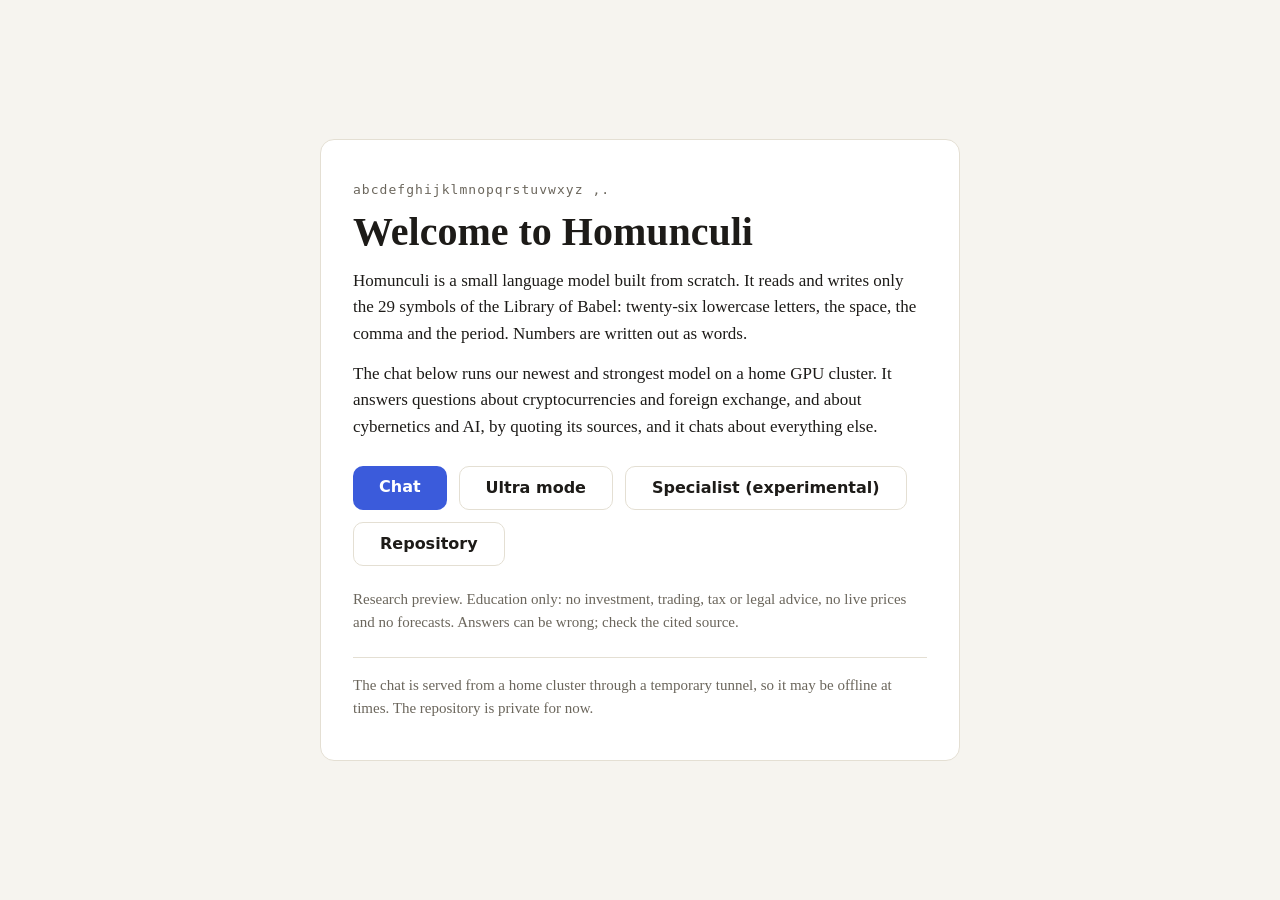
==== index.html @ 9ec05096 "chat v0.5: Ultra mode and Specialist (experimental) buttons" ====
<!doctype html>
<html lang="en">
<head>
<meta charset="utf-8">
<meta name="viewport" content="width=device-width, initial-scale=1">
<title>Homunculi</title>
<meta name="description" content="Homunculi: a from-scratch character-level language model that writes in the Library of Babel's 29-symbol alphabet.">
<style>
  :root { --bg: #f6f4ef; --fg: #1d1b18; --muted: #6b665c; --card: #ffffff; --line: #e4dfd3; --accent: #3b5bdb; --accent-fg: #ffffff; }
  @media (prefers-color-scheme: dark) {
    :root { --bg: #14130f; --fg: #ece8df; --muted: #a39d90; --card: #1d1b16; --line: #2e2b24; --accent: #7c95ff; --accent-fg: #0d0f1a; }
  }
  * { box-sizing: border-box; }
  body { margin: 0; min-height: 100vh; display: flex; align-items: center; justify-content: center;
         background: var(--bg); color: var(--fg); font: 17px/1.55 Georgia, "Iowan Old Style", serif; padding: 24px 16px; }
  main { width: 100%; max-width: 640px; background: var(--card); border: 1px solid var(--line); border-radius: 14px; padding: 40px 32px; }
  .mark { font-family: ui-monospace, "SFMono-Regular", Menlo, Consolas, monospace; font-size: 13px; letter-spacing: .08em; color: var(--muted); }
  h1 { font-size: 40px; line-height: 1.1; margin: 10px 0 14px; font-weight: 600; }
  p { margin: 0 0 14px; }
  .muted { color: var(--muted); font-size: 15px; }
  .actions { display: flex; flex-wrap: wrap; gap: 12px; margin: 26px 0 22px; }
  a.button { display: inline-block; text-decoration: none; padding: 13px 26px; border-radius: 10px; font: 600 16px/1 system-ui, -apple-system, "Segoe UI", sans-serif; }
  a.primary { background: var(--accent); color: var(--accent-fg); }
  a.secondary { border: 1px solid var(--line); color: var(--fg); }
  a.button:focus-visible { outline: 3px solid var(--accent); outline-offset: 2px; }
  code { font-family: ui-monospace, Menlo, Consolas, monospace; font-size: 14px; }
  footer { margin-top: 22px; padding-top: 16px; border-top: 1px solid var(--line); }
</style>
</head>
<body>
<main>
  <div class="mark">abcdefghijklmnopqrstuvwxyz ,.</div>
  <h1>Welcome to Homunculi</h1>
  <p>Homunculi is a small language model built from scratch. It reads and writes only the
  29 symbols of the Library of Babel: twenty-six lowercase letters, the space, the comma and the
  period. Numbers are written out as words.</p>
  <p>The chat below runs our newest and strongest model on a home GPU cluster. It answers
  questions about cryptocurrencies and foreign exchange, and about cybernetics and AI, by quoting
  its sources, and it chats about everything else.</p>
  <div class="actions">
    <a class="button primary" id="chat" href="https://reseller-grip-infrared-example.trycloudflare.com/">Chat</a>
    <a class="button secondary" id="ultra" href="https://reseller-grip-infrared-example.trycloudflare.com/ultra">Ultra mode</a>
    <a class="button secondary" id="specialist" href="https://promised-photographs-visits-interim.trycloudflare.com/">Specialist (experimental)</a>
    <a class="button secondary" href="https://github.com/enderPeer/homunculi">Repository</a>
  </div>
  <p class="muted" id="model">Research preview. Education only: no investment, trading, tax or legal advice,
  no live prices and no forecasts. Answers can be wrong; check the cited source.</p>
  <footer class="muted">The chat is served from a home cluster through a temporary tunnel, so it may
  be offline at times. The repository is private for now.</footer>
</main>
<script>
  // The chat address changes when the tunnel restarts; endpoint.json holds the current one.
  fetch("endpoint.json", { cache: "no-store" })
    .then(function (r) { return r.ok ? r.json() : null; })
    .then(function (e) {
      if (!e || !e.chat_url) return;
      document.getElementById("chat").href = e.chat_url;
      if (e.ultra_url) document.getElementById("ultra").href = e.ultra_url;
      if (e.specialist_url) document.getElementById("specialist").href = e.specialist_url;
    })
    .catch(function () {});
</script>
</body>
</html>
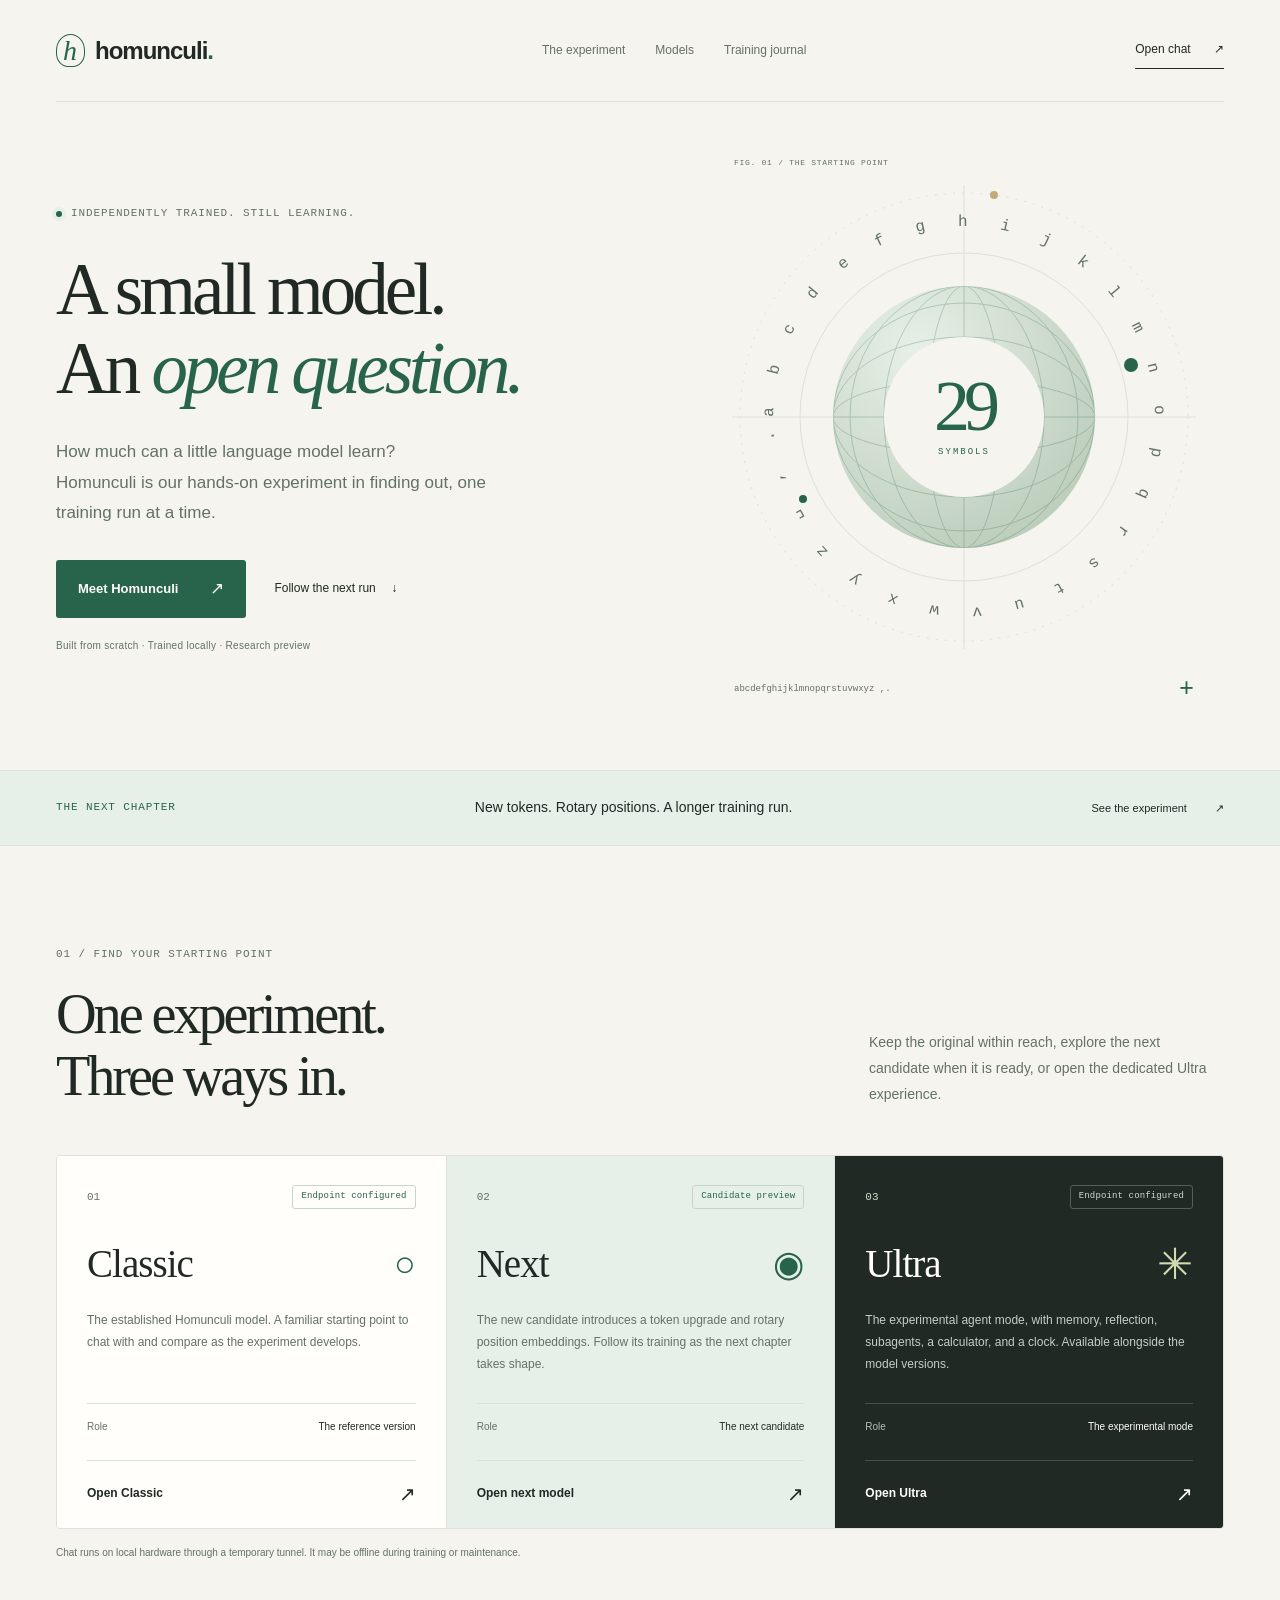
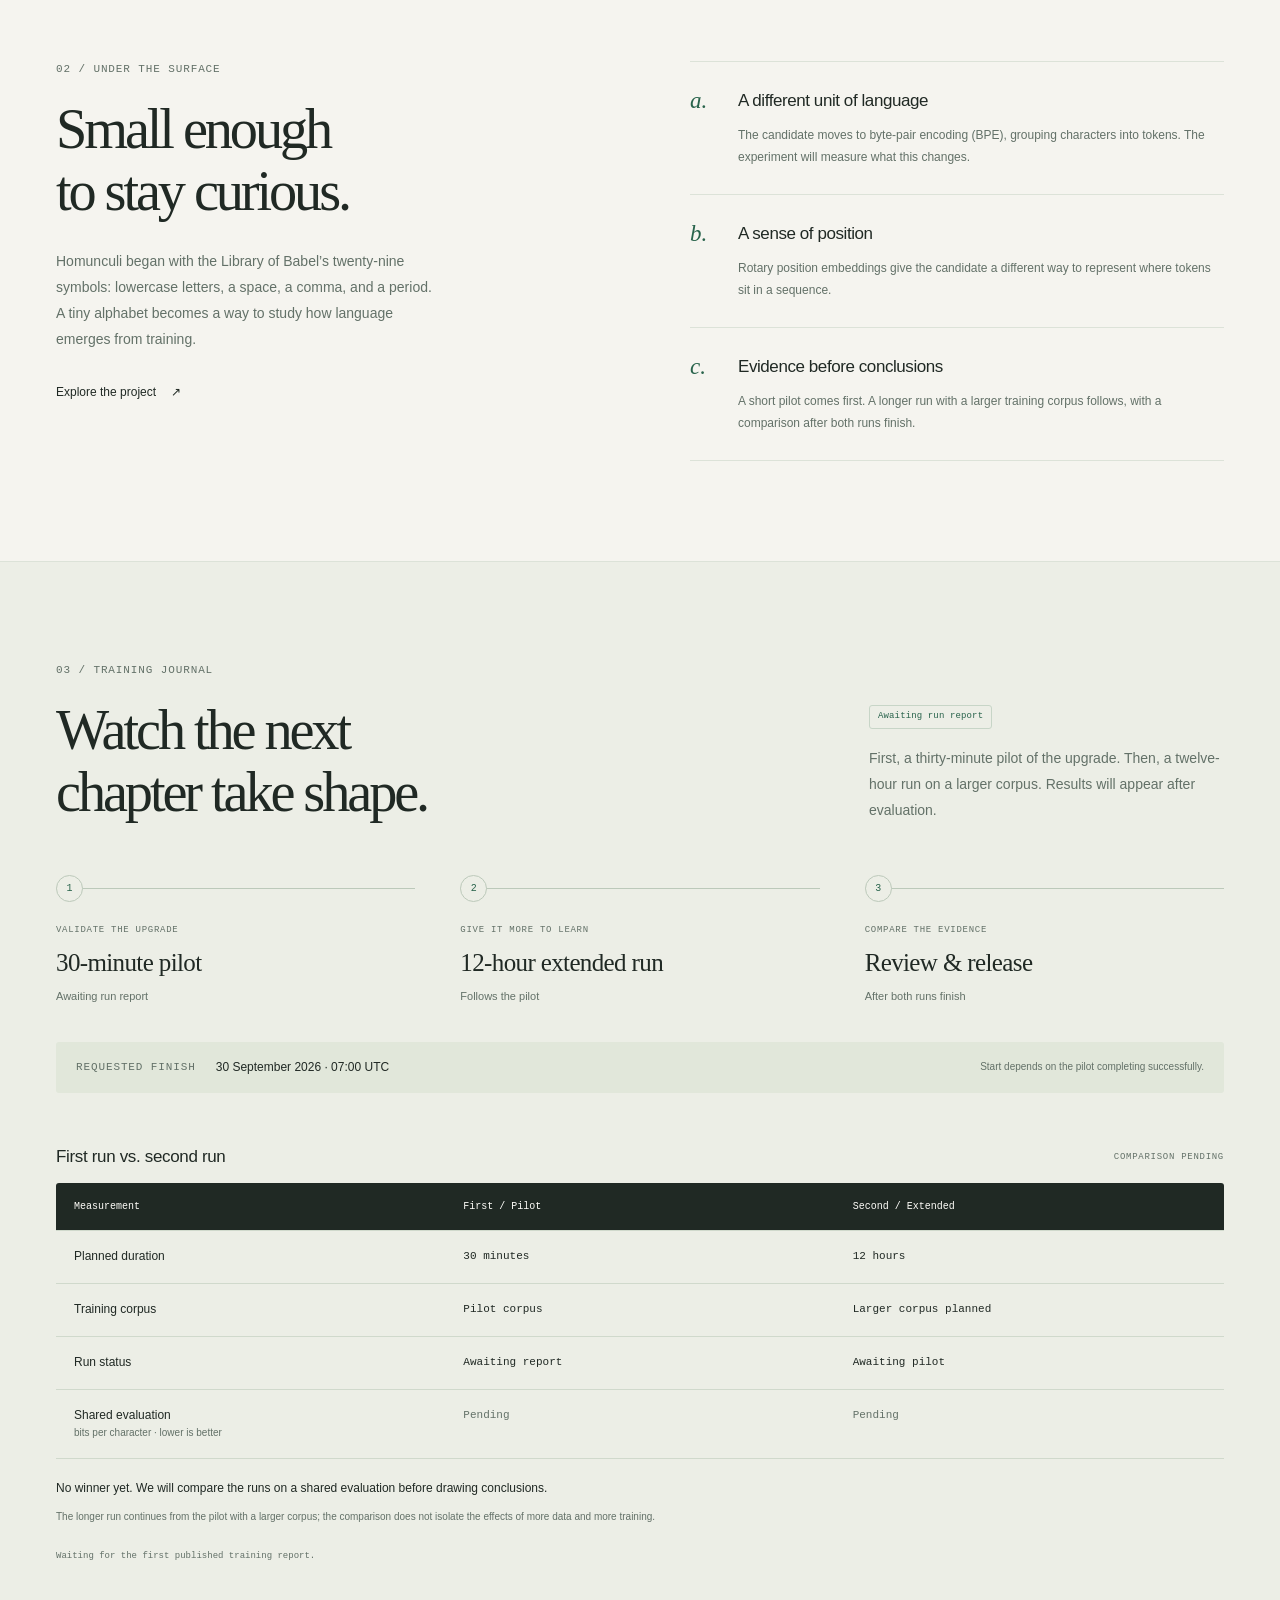
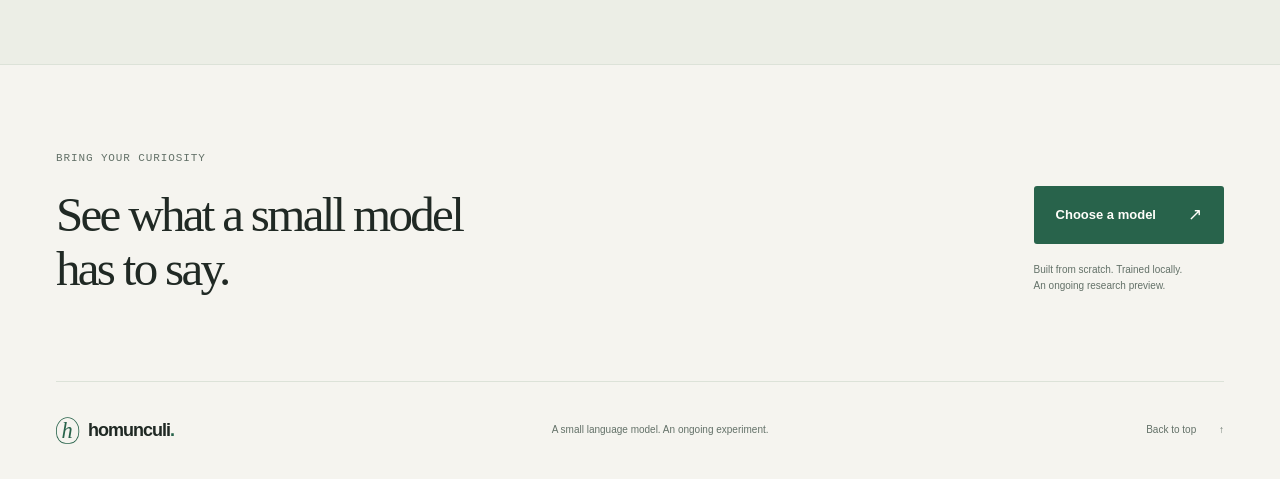
==== commit 6808a34a: "Redesign Homunculi landing page with model modes and live training journal" ====
--- a/index.html
+++ b/index.html
@@ -1,64 +1,86 @@
 <!doctype html>
 <html lang="en">
 <head>
-<meta charset="utf-8">
-<meta name="viewport" content="width=device-width, initial-scale=1">
-<title>Homunculi</title>
-<meta name="description" content="Homunculi: a from-scratch character-level language model that writes in the Library of Babel's 29-symbol alphabet.">
-<style>
-  :root { --bg: #f6f4ef; --fg: #1d1b18; --muted: #6b665c; --card: #ffffff; --line: #e4dfd3; --accent: #3b5bdb; --accent-fg: #ffffff; }
-  @media (prefers-color-scheme: dark) {
-    :root { --bg: #14130f; --fg: #ece8df; --muted: #a39d90; --card: #1d1b16; --line: #2e2b24; --accent: #7c95ff; --accent-fg: #0d0f1a; }
-  }
-  * { box-sizing: border-box; }
-  body { margin: 0; min-height: 100vh; display: flex; align-items: center; justify-content: center;
-         background: var(--bg); color: var(--fg); font: 17px/1.55 Georgia, "Iowan Old Style", serif; padding: 24px 16px; }
-  main { width: 100%; max-width: 640px; background: var(--card); border: 1px solid var(--line); border-radius: 14px; padding: 40px 32px; }
-  .mark { font-family: ui-monospace, "SFMono-Regular", Menlo, Consolas, monospace; font-size: 13px; letter-spacing: .08em; color: var(--muted); }
-  h1 { font-size: 40px; line-height: 1.1; margin: 10px 0 14px; font-weight: 600; }
-  p { margin: 0 0 14px; }
-  .muted { color: var(--muted); font-size: 15px; }
-  .actions { display: flex; flex-wrap: wrap; gap: 12px; margin: 26px 0 22px; }
-  a.button { display: inline-block; text-decoration: none; padding: 13px 26px; border-radius: 10px; font: 600 16px/1 system-ui, -apple-system, "Segoe UI", sans-serif; }
-  a.primary { background: var(--accent); color: var(--accent-fg); }
-  a.secondary { border: 1px solid var(--line); color: var(--fg); }
-  a.button:focus-visible { outline: 3px solid var(--accent); outline-offset: 2px; }
-  code { font-family: ui-monospace, Menlo, Consolas, monospace; font-size: 14px; }
-  footer { margin-top: 22px; padding-top: 16px; border-top: 1px solid var(--line); }
-</style>
+  <meta charset="utf-8">
+  <meta name="viewport" content="width=device-width, initial-scale=1">
+  <meta name="theme-color" content="#f5f4ef">
+  <meta name="description" content="Meet Homunculi, a small language model trained locally from scratch. Explore the original model, the next candidate, and Ultra mode, and follow the training experiment.">
+  <title>Homunculi — A small model, an ongoing experiment</title>
+  <link rel="stylesheet" href="styles.css">
+  <script src="site.js" defer></script>
 </head>
 <body>
-<main>
-  <div class="mark">abcdefghijklmnopqrstuvwxyz ,.</div>
-  <h1>Welcome to Homunculi</h1>
-  <p>Homunculi is a small language model built from scratch. It reads and writes only the
-  29 symbols of the Library of Babel: twenty-six lowercase letters, the space, the comma and the
-  period. Numbers are written out as words.</p>
-  <p>The chat below runs our newest and strongest model on a home GPU cluster. It answers
-  questions about cryptocurrencies and foreign exchange, and about cybernetics and AI, by quoting
-  its sources, and it chats about everything else.</p>
-  <div class="actions">
-    <a class="button primary" id="chat" href="https://reseller-grip-infrared-example.trycloudflare.com/">Chat</a>
-    <a class="button secondary" id="ultra" href="https://reseller-grip-infrared-example.trycloudflare.com/ultra">Ultra mode</a>
-    <a class="button secondary" id="specialist" href="https://promised-photographs-visits-interim.trycloudflare.com/">Specialist (experimental)</a>
-    <a class="button secondary" href="https://github.com/enderPeer/homunculi">Repository</a>
-  </div>
-  <p class="muted" id="model">Research preview. Education only: no investment, trading, tax or legal advice,
-  no live prices and no forecasts. Answers can be wrong; check the cited source.</p>
-  <footer class="muted">The chat is served from a home cluster through a temporary tunnel, so it may
-  be offline at times. The repository is private for now.</footer>
-</main>
-<script>
-  // The chat address changes when the tunnel restarts; endpoint.json holds the current one.
-  fetch("endpoint.json", { cache: "no-store" })
-    .then(function (r) { return r.ok ? r.json() : null; })
-    .then(function (e) {
-      if (!e || !e.chat_url) return;
-      document.getElementById("chat").href = e.chat_url;
-      if (e.ultra_url) document.getElementById("ultra").href = e.ultra_url;
-      if (e.specialist_url) document.getElementById("specialist").href = e.specialist_url;
-    })
-    .catch(function () {});
-</script>
+  <a class="skip-link" href="#main">Skip to content</a>
+  <header class="site-header wrap">
+    <a class="brand" href="#" aria-label="Homunculi home"><span class="brand-mark" aria-hidden="true">h</span>homunculi<span class="brand-period">.</span></a>
+    <nav aria-label="Main navigation"><a href="#experiment">The experiment</a><a href="#models">Models</a><a href="#training">Training journal</a></nav>
+    <a class="header-action" href="#models">Open chat <span aria-hidden="true">↗</span></a>
+  </header>
+  <main id="main">
+    <section class="hero wrap" aria-labelledby="hero-title">
+      <div class="hero-copy">
+        <p class="eyebrow"><span class="status-dot" aria-hidden="true"></span> Independently trained. Still learning.</p>
+        <h1 id="hero-title">A small model.<br>An <em>open question.</em></h1>
+        <p class="hero-description">How much can a little language model learn?<br class="desktop-break"> Homunculi is our hands-on experiment in finding out, one training run at a time.</p>
+        <div class="hero-actions"><a class="button primary" id="hero-chat" href="#models">Meet Homunculi <span aria-hidden="true">↗</span></a><a class="text-link" href="#training">Follow the next run <span aria-hidden="true">↓</span></a></div>
+        <p class="hero-footnote">Built from scratch · Trained locally · Research preview</p>
+      </div>
+      <figure class="alphabet-art" aria-label="Twenty-nine symbols, arranged as the starting point of a language model">
+        <div class="art-corner">FIG. 01 / THE STARTING POINT</div>
+        <svg class="orbit" viewBox="0 0 520 520" role="img" aria-labelledby="orbit-title">
+          <title id="orbit-title">Twenty-nine symbols at the heart of Homunculi</title>
+          <defs>
+            <path id="alphabet-ring" d="M 260,260 m -191,0 a 191,191 0 1,1 382,0 a 191,191 0 1,1 -382,0"/>
+            <radialGradient id="sphere-light" cx="32%" cy="25%" r="80%"><stop offset="0" stop-color="#e7f0e8"/><stop offset="1" stop-color="#bdcebc"/></radialGradient>
+            <clipPath id="sphere-clip"><circle cx="260" cy="260" r="131"/></clipPath>
+          </defs>
+          <circle cx="260" cy="260" r="224" fill="none" stroke="#dce2d8" stroke-dasharray="2 7"/>
+          <circle cx="260" cy="260" r="164" fill="none" stroke="#dce2d8"/>
+          <path d="M 28 260 H 492 M 260 28 V 492" stroke="#dce2d8"/>
+          <text class="orbit-letters" fill="#637168"><textPath href="#alphabet-ring" textLength="1188" lengthAdjust="spacing">a b c d e f g h i j k l m n o p q r s t u v w x y z ␣ , . </textPath></text>
+          <circle cx="260" cy="260" r="131" fill="url(#sphere-light)"/>
+          <g fill="none" stroke="#28634b" opacity=".25" clip-path="url(#sphere-clip)"><ellipse cx="260" cy="260" rx="131" ry="37"/><ellipse cx="260" cy="260" rx="131" ry="80"/><ellipse cx="260" cy="260" rx="131" ry="114"/><ellipse cx="260" cy="260" rx="37" ry="131"/><ellipse cx="260" cy="260" rx="80" ry="131"/><ellipse cx="260" cy="260" rx="114" ry="131"/><path d="M129 260H391M260 129V391"/></g>
+          <circle cx="260" cy="260" r="80" fill="#f5f4ef"/>
+          <text x="260" y="273" text-anchor="middle" class="sphere-number">29</text>
+          <text x="260" y="297" text-anchor="middle" class="sphere-caption">SYMBOLS</text>
+          <circle cx="427" cy="208" r="7" fill="#28634b"/><circle cx="99" cy="342" r="4" fill="#28634b"/><circle cx="290" cy="38" r="4" fill="#c4ab77"/>
+        </svg>
+        <figcaption><span>abcdefghijklmnopqrstuvwxyz ,.</span><span class="art-plus" aria-hidden="true">+</span></figcaption>
+      </figure>
+    </section>
+    <div class="experiment-strip"><div class="wrap strip-inner"><span class="eyebrow">The next chapter</span><p>New tokens. Rotary positions. A longer training run.</p><a href="#training">See the experiment <span aria-hidden="true">↗</span></a></div></div>
+    <section class="models-section wrap section-space" id="models" aria-labelledby="models-title">
+      <div class="section-heading"><div><p class="eyebrow">01 / Find your starting point</p><h2 id="models-title">One experiment.<br>Three ways in.</h2></div><p>Keep the original within reach, explore the next candidate when it is ready, or open the dedicated Ultra experience.</p></div>
+      <div class="model-grid">
+        <article class="model-card original"><div class="model-top"><span class="model-index">01</span><span class="badge" id="old-status">Checking endpoint</span></div><div class="model-name"><h3>Classic</h3><span class="model-icon" aria-hidden="true">○</span></div><p>The established Homunculi model. A familiar starting point to chat with and compare as the experiment develops.</p><div class="model-details"><span>Role</span><span>The reference version</span></div><a class="model-link" id="old-chat" aria-disabled="true">Open Classic <span aria-hidden="true">↗</span></a></article>
+        <article class="model-card candidate"><div class="model-top"><span class="model-index">02</span><span class="badge" id="new-status">In development</span></div><div class="model-name"><h3>Next</h3><span class="model-icon" aria-hidden="true">◉</span></div><p>The new candidate introduces a token upgrade and rotary position embeddings. Follow its training as the next chapter takes shape.</p><div class="model-details"><span>Role</span><span>The next candidate</span></div><a class="model-link" id="new-chat" aria-disabled="true">Awaiting candidate <span aria-hidden="true">↗</span></a></article>
+        <article class="model-card ultra"><div class="model-top"><span class="model-index">03</span><span class="badge" id="ultra-status">Checking endpoint</span></div><div class="model-name"><h3>Ultra</h3><span class="model-icon" aria-hidden="true">✳</span></div><p>The experimental agent mode, with memory, reflection, subagents, a calculator, and a clock. Available alongside the model versions.</p><div class="model-details"><span>Role</span><span>The experimental mode</span></div><a class="model-link" id="ultra-chat" aria-disabled="true">Open Ultra <span aria-hidden="true">↗</span></a></article>
+      </div>
+      <p class="endpoint-note" id="endpoint-note" aria-live="polite">Loading the current chat addresses…</p>
+      <noscript><p class="endpoint-note">Enable JavaScript to load the current chat addresses. The site is a static introduction; the chat runs separately.</p></noscript>
+    </section>
+    <section class="experiment-section wrap section-space" id="experiment" aria-labelledby="experiment-title">
+      <div class="experiment-intro"><p class="eyebrow">02 / Under the surface</p><h2 id="experiment-title">Small enough<br>to stay curious.</h2><p>Homunculi began with the Library of Babel’s twenty-nine symbols: lowercase letters, a space, a comma, and a period. A tiny alphabet becomes a way to study how language emerges from training.</p><a class="text-link" id="repository" href="https://github.com/enderPeer/homunculi">Explore the project <span aria-hidden="true">↗</span></a></div>
+      <div class="research-notes"><article><span class="note-number">a.</span><div><h3>A different unit of language</h3><p>The candidate moves to byte-pair encoding (BPE), grouping characters into tokens. The experiment will measure what this changes.</p></div></article><article><span class="note-number">b.</span><div><h3>A sense of position</h3><p>Rotary position embeddings give the candidate a different way to represent where tokens sit in a sequence.</p></div></article><article><span class="note-number">c.</span><div><h3>Evidence before conclusions</h3><p>A short pilot comes first. A longer run with a larger training corpus follows, with a comparison after both runs finish.</p></div></article></div>
+    </section>
+    <section class="training-section" id="training" aria-labelledby="training-title"><div class="wrap section-space">
+      <div class="section-heading"><div><p class="eyebrow">03 / Training journal</p><h2 id="training-title">Watch the next<br>chapter take shape.</h2></div><div class="training-heading-note"><span class="badge" id="training-phase">Awaiting run report</span><p id="training-summary">First, a thirty-minute pilot of the upgrade. Then, a twelve-hour run on a larger corpus. Results will appear after evaluation.</p></div></div>
+      <div class="timeline" aria-label="Training sequence"><div class="timeline-step"><span class="step-dot">1</span><p class="eyebrow">Validate the upgrade</p><h3>30-minute pilot</h3><p id="pilot-timeline-status">Awaiting run report</p></div><div class="timeline-step"><span class="step-dot">2</span><p class="eyebrow">Give it more to learn</p><h3>12-hour extended run</h3><p id="extended-timeline-status">Follows the pilot</p></div><div class="timeline-step"><span class="step-dot">3</span><p class="eyebrow">Compare the evidence</p><h3>Review &amp; release</h3><p id="comparison-timeline-status">After both runs finish</p></div></div>
+      <div class="schedule"><span class="eyebrow">Requested finish</span><p id="target-finish">30 September 2026 · 07:00 UTC</p><span id="schedule-note">Start depends on the pilot completing successfully.</span></div>
+      <div class="comparison-header"><h3>First run vs. second run</h3><span class="eyebrow" id="comparison-status">Comparison pending</span></div>
+      <div class="table-scroll" role="region" aria-label="Training run comparison" tabindex="0"><table><thead><tr><th scope="col">Measurement</th><th scope="col" id="pilot-label">First / Pilot</th><th scope="col" id="extended-label">Second / Extended</th></tr></thead><tbody>
+        <tr><th scope="row">Planned duration</th><td id="pilot-duration">30 minutes</td><td id="extended-duration">12 hours</td></tr>
+        <tr><th scope="row">Training corpus</th><td id="pilot-corpus">Pilot corpus</td><td id="extended-corpus">Larger corpus planned</td></tr>
+        <tr><th scope="row">Run status</th><td id="pilot-state">Awaiting report</td><td id="extended-state">Awaiting pilot</td></tr>
+        <tr><th scope="row">Shared evaluation <span class="table-hint">bits per character · lower is better</span></th><td id="pilot-evaluation" class="pending-value">Pending</td><td id="extended-evaluation" class="pending-value">Pending</td></tr>
+      </tbody></table></div>
+      <div class="source-results" id="source-results" role="region" aria-label="Shared evaluation results" tabindex="0" hidden></div>
+      <p class="comparison-note" id="comparison-summary">No winner yet. We will compare the runs on a shared evaluation before drawing conclusions.</p>
+      <p class="table-footnote" id="comparison-method">The longer run continues from the pilot with a larger corpus; the comparison does not isolate the effects of more data and more training.</p>
+      <p class="report-updated" id="report-updated">Waiting for the first published training report.</p>
+    </div></section>
+    <section class="closing wrap"><div><p class="eyebrow">Bring your curiosity</p><h2>See what a small model<br>has to say.</h2></div><div><a class="button primary" href="#models">Choose a model <span aria-hidden="true">↗</span></a><p>Built from scratch. Trained locally.<br>An ongoing research preview.</p></div></section>
+  </main>
+  <footer class="site-footer wrap"><a class="brand" href="#"><span class="brand-mark" aria-hidden="true">h</span>homunculi<span class="brand-period">.</span></a><p>A small language model. An ongoing experiment.</p><a href="#main">Back to top <span aria-hidden="true">↑</span></a></footer>
 </body>
 </html>
--- a/styles.css
+++ b/styles.css
@@ -0,0 +1,253 @@
+:root{--bg:#f5f4ef;--ink:#202924;--muted:#637168;--line:#dce2d8;--forest:#28634b;--mint:#e7f0e8;--white:#fffefa;--serif:Georgia,"Iowan Old Style","Palatino Linotype",serif;--sans:Inter,"Segoe UI",Arial,sans-serif;--mono:"SFMono-Regular",Consolas,"Liberation Mono",monospace}
+
+*{box-sizing:border-box}
+html{scroll-behavior:smooth;scroll-padding-top:24px}
+body{margin:0;background:var(--bg);color:var(--ink);font:16px/1.65 var(--sans);-webkit-font-smoothing:antialiased}
+a{color:inherit;text-underline-offset:5px}
+a:focus-visible,button:focus-visible,[tabindex]:focus-visible{outline:3px solid var(--forest);outline-offset:6px}
+a[aria-disabled=true]{cursor:default}
+::selection{background:#ccdfce}
+h1,h2,h3,p,figure{margin:0}
+h1,h2,h3{font-weight:400}
+h1,h2{font-family:var(--serif);letter-spacing:-.055em}
+h1{font-size:clamp(56px,5.7vw,84px);line-height:1.08}
+h1 em{font-weight:400;color:var(--forest)}
+h2{font-size:clamp(39px,4.4vw,61px);line-height:1.1}
+h3{font-family:var(--serif);letter-spacing:-.025em}
+.wrap{width:calc(100% - 112px);max-width:1280px;margin-inline:auto}
+.eyebrow{font:11px/1.6 var(--mono);letter-spacing:.08em;text-transform:uppercase;color:var(--muted)}
+.skip-link{position:absolute;top:-100px;left:20px;padding:10px 20px;background:var(--ink);color:white;z-index:10}
+.skip-link:focus{top:10px}
+.site-header{height:102px;display:flex;align-items:center;justify-content:space-between;border-bottom:1px solid var(--line);gap:30px}
+.brand{display:inline-flex;align-items:center;font:600 24px/1 var(--sans);letter-spacing:-1px;text-decoration:none;white-space:nowrap}
+.brand-mark{display:inline-grid;place-items:center;width:29px;height:33px;margin-right:10px;border:1px solid var(--forest);border-radius:50% 50% 42% 42%;font:italic 28px/1 var(--serif);color:var(--forest);letter-spacing:-4px;padding-right:5px}
+.brand-period{color:var(--forest)}
+nav{display:flex;gap:30px}
+nav a,.header-action{font-size:12px;font-weight:500;text-decoration:none}
+nav a{color:var(--muted)}
+nav a:hover,.text-link:hover,.site-footer a:hover{color:var(--forest)}
+.header-action{border-bottom:1px solid var(--ink);padding:8px 0}
+.header-action span{margin-left:20px}
+.hero{display:grid;grid-template-columns:1.1fr 1fr;align-items:center;gap:20px;padding-top:55px;padding-bottom:68px;min-height:655px}
+.hero .eyebrow{display:flex;align-items:center;gap:9px;margin-bottom:29px}
+.status-dot{width:6px;height:6px;display:inline-block;background:var(--forest);border-radius:50%;box-shadow:0 0 0 4px var(--mint)}
+.hero-description{font-size:17px;color:var(--muted);line-height:1.8;margin-top:28px;max-width:440px}
+.hero-actions{display:flex;align-items:center;gap:28px;margin-top:31px}
+.button{display:inline-flex;align-items:center;justify-content:space-between;gap:32px;padding:15px 22px;text-decoration:none;font-size:13px;font-weight:600;border-radius:3px;transition:background .15s,transform .15s}
+.primary{background:var(--forest);color:var(--white)}
+.primary:hover{background:#194c37;transform:translateY(-2px)}
+.button span{font-size:17px;font-weight:400}
+.text-link{font-size:12px;text-decoration:none;font-weight:500}
+.text-link span{margin-left:12px}
+.hero-footnote{font-size:10px;color:var(--muted);letter-spacing:.03em;margin-top:20px}
+.alphabet-art{position:relative;width:100%;max-width:520px;justify-self:end;align-self:center}
+.art-corner{position:absolute;top:0;left:30px;font:8px/1.5 var(--mono);letter-spacing:.09em;color:var(--muted)}
+.orbit{width:100%;display:block}
+.orbit-letters{font:16px var(--mono);letter-spacing:2px}
+.sphere-number{font:72px var(--serif);fill:var(--forest);letter-spacing:-6px}
+.sphere-caption{font:9px var(--mono);letter-spacing:2px;fill:var(--forest)}
+.alphabet-art figcaption{font:9px/1.5 var(--mono);display:flex;align-items:center;justify-content:space-between;gap:10px;color:var(--muted);padding:0 30px}
+.art-plus{font:25px/1 var(--mono);color:var(--forest)}
+.experiment-strip{border-block:1px solid var(--line);background:var(--mint)}
+.strip-inner{min-height:74px;display:flex;align-items:center;justify-content:space-between;gap:28px}
+.strip-inner>.eyebrow{color:var(--forest)}
+.strip-inner>p{font-size:14px}
+.strip-inner>a{font-size:11px;text-decoration:none;white-space:nowrap}
+.strip-inner>a span{margin-left:25px}
+.section-space{padding-block:100px}
+.section-heading{display:flex;align-items:flex-end;justify-content:space-between;gap:50px;margin-bottom:48px}
+.section-heading .eyebrow,.experiment-intro>.eyebrow,.closing .eyebrow{margin-bottom:20px}
+.section-heading>p,.training-heading-note{max-width:355px}
+.section-heading>p,.training-heading-note>p{font-size:14px;line-height:1.85;color:var(--muted)}
+.model-grid{display:grid;grid-template-columns:repeat(3,1fr);border:1px solid var(--line);border-radius:4px;overflow:hidden}
+.model-card{padding:29px 30px 0;display:flex;flex-direction:column;min-width:0;background:var(--white)}
+.model-card+.model-card{border-left:1px solid var(--line)}
+.model-card.candidate{background:var(--mint)}
+.model-card.ultra{background:var(--ink);color:var(--white)}
+.model-top{display:flex;align-items:center;justify-content:space-between;gap:10px}
+.model-index{font:11px var(--mono);color:var(--muted)}
+.badge{display:inline-block;font:9px/1.5 var(--mono);letter-spacing:.015em;padding:4px 8px;border:1px solid #c7d5c7;border-radius:3px;color:var(--forest);max-width:100%}
+.ultra .model-index,.ultra .badge{color:#ceddce}
+.ultra .badge{border-color:#526156}
+.model-name{display:flex;align-items:center;justify-content:space-between;gap:12px;margin-top:33px}
+.model-name h3{font-size:39px;line-height:1.15}
+.model-icon{font:36px/1 var(--serif);color:var(--forest)}
+.ultra .model-icon{color:#d0dbb2;font-size:43px}
+.model-card>p{color:var(--muted);font-size:12px;line-height:1.85;margin-top:22px;margin-bottom:28px;flex:1}
+.ultra>p{color:#c3cec5}
+.model-details{display:flex;align-items:center;justify-content:space-between;gap:10px;border-top:1px solid var(--line);padding-top:15px;padding-bottom:24px;font-size:10px}
+.model-details>span:first-child{color:var(--muted)}
+.ultra .model-details{border-color:#445047}
+.ultra .model-details>span:first-child{color:#aebeb1}
+.model-link{border-top:1px solid var(--line);padding:17px 0;display:flex;justify-content:space-between;align-items:center;font-size:12px;font-weight:600;text-decoration:none}
+.model-link span{font-size:20px;font-weight:400}
+.model-link:not([aria-disabled=true]):hover{color:var(--forest)}
+.model-link[aria-disabled=true]{color:var(--muted)}
+.ultra .model-link{border-color:#445047}
+.ultra .model-link:not([aria-disabled=true]):hover{color:#cee5bb}
+.ultra .model-link[aria-disabled=true]{color:#aebeb1}
+.endpoint-note{margin-top:16px;font-size:10px;color:var(--muted)}
+.experiment-section{padding-top:0;display:grid;grid-template-columns:1fr 1fr;gap:100px}
+.experiment-intro>p:not(.eyebrow){font-size:14px;line-height:1.85;color:var(--muted);max-width:385px;margin-top:26px;margin-bottom:26px}
+.research-notes{border-top:1px solid var(--line)}
+.research-notes article{display:flex;gap:26px;padding:26px 0;border-bottom:1px solid var(--line)}
+.note-number{font:italic 23px var(--serif);color:var(--forest);width:22px;flex-shrink:0}
+.research-notes h3{font:500 17px/1.5 var(--sans);letter-spacing:-.025em;margin-bottom:10px}
+.research-notes p{font-size:12px;line-height:1.85;color:var(--muted)}
+.training-section{background:#eceee6;border-block:1px solid var(--line)}
+.training-heading-note>.badge{margin-bottom:17px}
+.timeline{display:grid;grid-template-columns:repeat(3,1fr);gap:45px;margin-top:65px}
+.timeline-step{position:relative;padding-top:34px;border-top:1px solid #bcc9ba}
+.step-dot{position:absolute;top:-14px;left:0;border:1px solid #bcc9ba;background:#eceee6;display:grid;place-items:center;width:27px;height:27px;border-radius:50%;font:10px var(--mono);color:var(--forest)}
+.timeline-step .eyebrow{font-size:9px;margin-bottom:9px}
+.timeline-step h3{font-size:25px;line-height:1.3}
+.timeline-step>p:last-child{font-size:11px;color:var(--muted);margin-top:8px}
+.schedule{display:flex;align-items:center;gap:20px;margin-top:36px;padding:16px 20px;background:#e1e7da;border-radius:3px}
+.schedule>p{font-size:12px;font-weight:500;flex-shrink:0}
+.schedule>span:last-child{color:var(--muted);font-size:10px;margin-left:auto;text-align:right}
+.comparison-header{display:flex;align-items:center;justify-content:space-between;gap:15px;margin-top:54px;margin-bottom:16px}
+.comparison-header h3{font:500 17px var(--sans);letter-spacing:-.02em}
+.comparison-header .eyebrow{font-size:9px}
+.table-scroll,.source-results{overflow-x:auto}
+table{border-collapse:collapse;width:100%;text-align:left;font-size:12px}
+th,td{padding:16px 18px;border-bottom:1px solid #d0d9cc;width:33.33%;vertical-align:top}
+thead th{background:var(--ink);color:var(--white);font:10px/1.5 var(--mono)}
+thead th:first-child{border-radius:3px 0 0 0}
+thead th:last-child{border-radius:0 3px 0 0}
+tbody th{font-weight:500}
+tbody td{font-family:var(--mono);font-size:11px}
+.table-hint{font-weight:400;color:var(--muted);font-size:10px;display:block}
+.pending-value{color:var(--muted)}
+.source-results{margin-top:25px}
+.source-results caption{text-align:left;font-weight:500;margin-bottom:12px}
+.source-results th,.source-results td{width:auto}
+.comparison-note{font-size:12px;margin-top:20px;max-width:820px}
+.table-footnote,.report-updated{font-size:10px;color:var(--muted);margin-top:10px}
+.report-updated{font-family:var(--mono);font-size:9px;margin-top:24px}
+.closing{padding-block:85px;display:flex;justify-content:space-between;align-items:center;gap:50px}
+.closing h2{font-size:49px}
+.closing>div:last-child{padding-top:35px}
+.closing>div:last-child>p{font-size:10px;color:var(--muted);margin-top:18px}
+.site-footer{display:flex;justify-content:space-between;align-items:center;border-top:1px solid var(--line);padding-block:32px;gap:25px}
+.site-footer .brand{font-size:18px}
+.site-footer .brand-mark{transform:scale(.8);transform-origin:left center;margin-right:3px}
+.site-footer p,.site-footer>a:last-child{font-size:10px;color:var(--muted)}
+.site-footer>a:last-child{text-decoration:none}
+.site-footer>a:last-child>span{margin-left:20px}
+
+@media(min-width:1500px){.hero{padding-block:75px}
+.hero-description{font-size:18px}
+.model-card{padding-inline:36px}
+.model-card>p{font-size:13px}
+}
+
+@media(max-width:1100px){.wrap{width:calc(100% - 64px)}
+.hero{min-height:590px;padding-block:45px;grid-template-columns:1.1fr 1fr}
+.hero-actions{gap:17px}
+.hero-description{font-size:15px}
+.hero-footnote{font-size:9px}
+nav{gap:22px}
+.hero .eyebrow{font-size:9px}
+.model-card{padding-inline:22px}
+.model-name h3{font-size:34px}
+.model-details{flex-direction:column;align-items:flex-start;gap:3px}
+.experiment-section{gap:55px}
+.schedule{flex-wrap:wrap;gap:8px 20px}
+.schedule>span:last-child{flex-basis:100%;text-align:left;margin:0}
+.section-space{padding-block:75px}
+.experiment-section{padding-top:0}
+.section-heading>p,.training-heading-note{max-width:300px}
+.strip-inner>p{font-size:12px}
+.strip-inner>a{font-size:10px}
+.strip-inner>.eyebrow{font-size:10px}
+}
+
+@media(max-width:760px){.wrap{width:calc(100% - 40px)}
+.site-header{height:80px}
+.brand{font-size:21px}
+nav{display:none}
+.header-action{font-size:11px}
+.hero{grid-template-columns:1fr;padding-top:46px;padding-bottom:35px;gap:38px}
+.hero-copy{max-width:550px}
+.hero h1{font-size:clamp(51px,9vw,74px)}
+.hero .eyebrow{font-size:10px;margin-bottom:22px}
+.hero-description{font-size:16px;margin-top:25px;max-width:440px}
+.hero-actions{gap:24px;margin-top:26px}
+.hero-footnote{font-size:10px}
+.alphabet-art{max-width:380px;justify-self:center}
+.art-corner{font-size:7px}
+.alphabet-art figcaption{font-size:8px}
+.strip-inner{flex-wrap:wrap;gap:5px 20px;padding-block:20px}
+.strip-inner>.eyebrow{flex-basis:100%;font-size:9px}
+.strip-inner>p{font-size:13px;max-width:250px}
+.strip-inner>a{margin-left:auto;font-size:10px}
+.strip-inner>a span{margin-left:7px}
+.section-space{padding-block:60px}
+.section-heading{display:block;margin-bottom:30px}
+.section-heading h2{font-size:46px}
+.section-heading .eyebrow,.experiment-intro>.eyebrow{font-size:10px;margin-bottom:16px}
+.section-heading>p,.training-heading-note{max-width:500px;margin-top:25px}
+.section-heading>p,.training-heading-note>p{font-size:13px}
+.model-grid{grid-template-columns:1fr}
+.model-card{padding:25px 26px 0}
+.model-card+.model-card{border-left:0;border-top:1px solid var(--line)}
+.model-name{margin-top:22px}
+.model-name h3{font-size:39px}
+.model-card>p{font-size:13px;margin-top:16px;margin-bottom:20px;max-width:500px}
+.model-details{flex-direction:row;font-size:11px;padding-bottom:17px}
+.model-link{padding-block:17px}
+.endpoint-note{font-size:10px}
+.experiment-section{padding-top:0;display:block}
+.experiment-intro>p:not(.eyebrow){max-width:500px;font-size:13px;margin-top:22px}
+.research-notes{margin-top:35px}
+.research-notes article{padding-block:22px;gap:20px}
+.research-notes p{font-size:13px}
+.training-heading-note>.badge{margin-bottom:12px}
+.timeline{grid-template-columns:1fr;gap:0;margin-top:35px}
+.timeline-step{padding:0 0 30px 42px;border-top:0;border-left:1px solid #bcc9ba;margin-left:13px}
+.timeline-step:last-child{padding-bottom:0;border-left-color:transparent}
+.step-dot{top:0;left:-14px}
+.timeline-step h3{font-size:25px}
+.timeline-step .eyebrow{margin-bottom:5px}
+.schedule{margin-top:28px;padding:14px 16px;gap:6px}
+.schedule>.eyebrow{flex-basis:100%;font-size:9px}
+.schedule>p{font-size:12px}
+.schedule>span:last-child{font-size:10px}
+.comparison-header{display:block;margin-top:36px}
+.comparison-header .eyebrow{display:block;margin-top:10px}
+.table-scroll{margin-inline:-5px}
+th,td{padding:14px 10px;min-width:114px}
+thead th{font-size:9px}
+tbody th{font-size:11px}
+tbody td{font-size:10px}
+.comparison-note{font-size:11px}
+.closing{display:block;padding-block:55px}
+.closing h2{font-size:42px}
+.closing .eyebrow{margin-bottom:15px}
+.closing>div:last-child{padding-top:25px}
+.site-footer{flex-wrap:wrap;gap:16px;padding-block:24px}
+.site-footer>p{order:3;flex-basis:100%;font-size:9px}
+.site-footer>a:last-child{font-size:9px}
+.table-footnote{font-size:9px}
+.report-updated{font-size:8px}
+}
+
+@media(max-width:380px){.wrap{width:calc(100% - 32px)}
+.hero h1{font-size:47px}
+.hero-actions{gap:16px;flex-wrap:wrap}
+.hero-description{font-size:14px}
+.desktop-break{display:none}
+.strip-inner>a{margin-left:0}
+.section-heading h2{font-size:42px}
+.brand{font-size:20px}
+.header-action span{margin-left:10px}
+}
+
+@media(prefers-reduced-motion:reduce){html{scroll-behavior:auto}
+*,*:before,*:after{transition:none!important}
+}
+
+.button{white-space:nowrap}
+@media(max-width:760px){.hero-actions{flex-wrap:wrap;gap:18px}
+.hero-actions .button{padding-inline:18px;gap:24px}
+}
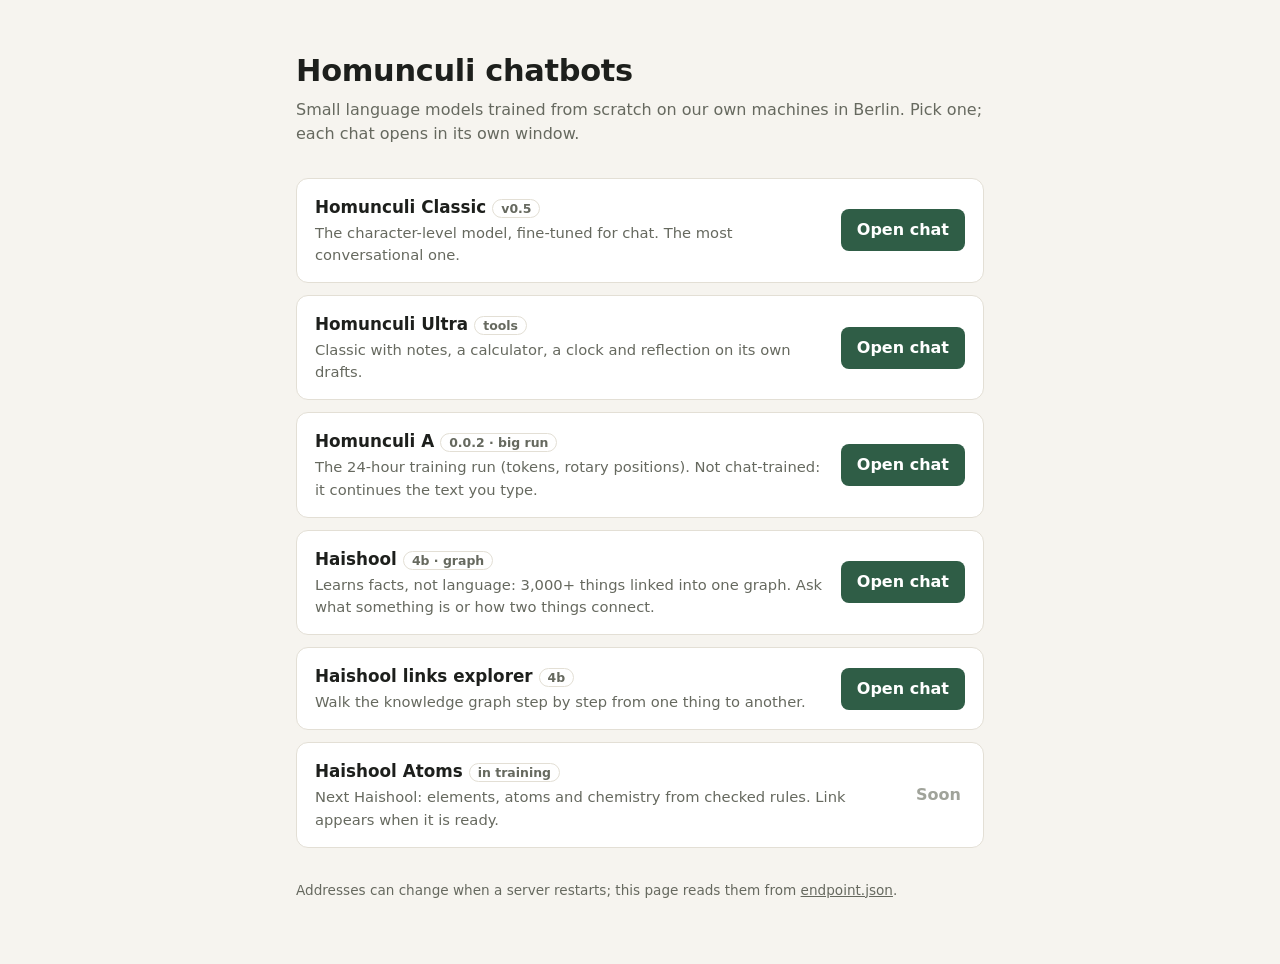
==== commit c601d367: "One simple page: every chatbot with a link to its own chat window Replaces the Classic/Next/Ultra la" ====
--- a/index.html
+++ b/index.html
@@ -1,86 +1,131 @@
 <!doctype html>
 <html lang="en">
 <head>
-  <meta charset="utf-8">
-  <meta name="viewport" content="width=device-width, initial-scale=1">
-  <meta name="theme-color" content="#f5f4ef">
-  <meta name="description" content="Meet Homunculi, a small language model trained locally from scratch. Explore the original model, the next candidate, and Ultra mode, and follow the training experiment.">
-  <title>Homunculi — A small model, an ongoing experiment</title>
-  <link rel="stylesheet" href="styles.css">
-  <script src="site.js" defer></script>
+<meta charset="utf-8">
+<meta name="viewport" content="width=device-width, initial-scale=1">
+<title>Homunculi Chatbots</title>
+<meta name="description" content="Every Homunculi and Haishool chatbot, one link each.">
+<style>
+  :root {
+    --bg: #f6f4ef; --card: #ffffff; --ink: #1d1f1c; --muted: #66695f;
+    --line: #e3dfd5; --accent: #2f5d46; --accent-ink: #ffffff; --soon: #a0a39a;
+  }
+  @media (prefers-color-scheme: dark) {
+    :root:not([data-theme="light"]) {
+      --bg: #151715; --card: #1e211e; --ink: #ecebe6; --muted: #a3a69c;
+      --line: #2e322d; --accent: #7fbf9a; --accent-ink: #10140f; --soon: #5d6159;
+    }
+  }
+  :root[data-theme="dark"] {
+    --bg: #151715; --card: #1e211e; --ink: #ecebe6; --muted: #a3a69c;
+    --line: #2e322d; --accent: #7fbf9a; --accent-ink: #10140f; --soon: #5d6159;
+  }
+  * { box-sizing: border-box; }
+  body {
+    margin: 0; background: var(--bg); color: var(--ink);
+    font: 16px/1.5 system-ui, -apple-system, "Segoe UI", sans-serif;
+  }
+  main { max-width: 720px; margin: 0 auto; padding: 48px 16px 64px; }
+  h1 { font-size: 1.9rem; margin: 0 0 4px; letter-spacing: -0.01em; }
+  .lead { color: var(--muted); margin: 0 0 32px; }
+  ul { list-style: none; padding: 0; margin: 0; display: grid; gap: 12px; }
+  li {
+    background: var(--card); border: 1px solid var(--line); border-radius: 12px;
+    padding: 16px 18px; display: flex; gap: 16px; align-items: center;
+  }
+  .text { flex: 1; min-width: 0; }
+  .name { font-weight: 600; font-size: 1.05rem; }
+  .tag { font-size: 0.78rem; color: var(--muted); border: 1px solid var(--line);
+         border-radius: 999px; padding: 1px 8px; margin-left: 6px; white-space: nowrap; }
+  .desc { color: var(--muted); font-size: 0.92rem; margin-top: 2px; }
+  a.open {
+    flex: none; background: var(--accent); color: var(--accent-ink); text-decoration: none;
+    font-weight: 600; padding: 9px 16px; border-radius: 8px; white-space: nowrap;
+  }
+  a.open:hover { filter: brightness(1.08); }
+  a.open:focus-visible { outline: 3px solid var(--ink); outline-offset: 2px; }
+  span.open { flex: none; color: var(--soon); font-weight: 600; padding: 9px 4px; white-space: nowrap; }
+  footer { margin-top: 32px; color: var(--muted); font-size: 0.85rem; }
+  footer a { color: inherit; }
+  @media (max-width: 480px) {
+    li { flex-direction: column; align-items: stretch; }
+    a.open { text-align: center; }
+  }
+</style>
 </head>
 <body>
-  <a class="skip-link" href="#main">Skip to content</a>
-  <header class="site-header wrap">
-    <a class="brand" href="#" aria-label="Homunculi home"><span class="brand-mark" aria-hidden="true">h</span>homunculi<span class="brand-period">.</span></a>
-    <nav aria-label="Main navigation"><a href="#experiment">The experiment</a><a href="#models">Models</a><a href="#training">Training journal</a></nav>
-    <a class="header-action" href="#models">Open chat <span aria-hidden="true">↗</span></a>
-  </header>
-  <main id="main">
-    <section class="hero wrap" aria-labelledby="hero-title">
-      <div class="hero-copy">
-        <p class="eyebrow"><span class="status-dot" aria-hidden="true"></span> Independently trained. Still learning.</p>
-        <h1 id="hero-title">A small model.<br>An <em>open question.</em></h1>
-        <p class="hero-description">How much can a little language model learn?<br class="desktop-break"> Homunculi is our hands-on experiment in finding out, one training run at a time.</p>
-        <div class="hero-actions"><a class="button primary" id="hero-chat" href="#models">Meet Homunculi <span aria-hidden="true">↗</span></a><a class="text-link" href="#training">Follow the next run <span aria-hidden="true">↓</span></a></div>
-        <p class="hero-footnote">Built from scratch · Trained locally · Research preview</p>
-      </div>
-      <figure class="alphabet-art" aria-label="Twenty-nine symbols, arranged as the starting point of a language model">
-        <div class="art-corner">FIG. 01 / THE STARTING POINT</div>
-        <svg class="orbit" viewBox="0 0 520 520" role="img" aria-labelledby="orbit-title">
-          <title id="orbit-title">Twenty-nine symbols at the heart of Homunculi</title>
-          <defs>
-            <path id="alphabet-ring" d="M 260,260 m -191,0 a 191,191 0 1,1 382,0 a 191,191 0 1,1 -382,0"/>
-            <radialGradient id="sphere-light" cx="32%" cy="25%" r="80%"><stop offset="0" stop-color="#e7f0e8"/><stop offset="1" stop-color="#bdcebc"/></radialGradient>
-            <clipPath id="sphere-clip"><circle cx="260" cy="260" r="131"/></clipPath>
-          </defs>
-          <circle cx="260" cy="260" r="224" fill="none" stroke="#dce2d8" stroke-dasharray="2 7"/>
-          <circle cx="260" cy="260" r="164" fill="none" stroke="#dce2d8"/>
-          <path d="M 28 260 H 492 M 260 28 V 492" stroke="#dce2d8"/>
-          <text class="orbit-letters" fill="#637168"><textPath href="#alphabet-ring" textLength="1188" lengthAdjust="spacing">a b c d e f g h i j k l m n o p q r s t u v w x y z ␣ , . </textPath></text>
-          <circle cx="260" cy="260" r="131" fill="url(#sphere-light)"/>
-          <g fill="none" stroke="#28634b" opacity=".25" clip-path="url(#sphere-clip)"><ellipse cx="260" cy="260" rx="131" ry="37"/><ellipse cx="260" cy="260" rx="131" ry="80"/><ellipse cx="260" cy="260" rx="131" ry="114"/><ellipse cx="260" cy="260" rx="37" ry="131"/><ellipse cx="260" cy="260" rx="80" ry="131"/><ellipse cx="260" cy="260" rx="114" ry="131"/><path d="M129 260H391M260 129V391"/></g>
-          <circle cx="260" cy="260" r="80" fill="#f5f4ef"/>
-          <text x="260" y="273" text-anchor="middle" class="sphere-number">29</text>
-          <text x="260" y="297" text-anchor="middle" class="sphere-caption">SYMBOLS</text>
-          <circle cx="427" cy="208" r="7" fill="#28634b"/><circle cx="99" cy="342" r="4" fill="#28634b"/><circle cx="290" cy="38" r="4" fill="#c4ab77"/>
-        </svg>
-        <figcaption><span>abcdefghijklmnopqrstuvwxyz ,.</span><span class="art-plus" aria-hidden="true">+</span></figcaption>
-      </figure>
-    </section>
-    <div class="experiment-strip"><div class="wrap strip-inner"><span class="eyebrow">The next chapter</span><p>New tokens. Rotary positions. A longer training run.</p><a href="#training">See the experiment <span aria-hidden="true">↗</span></a></div></div>
-    <section class="models-section wrap section-space" id="models" aria-labelledby="models-title">
-      <div class="section-heading"><div><p class="eyebrow">01 / Find your starting point</p><h2 id="models-title">One experiment.<br>Three ways in.</h2></div><p>Keep the original within reach, explore the next candidate when it is ready, or open the dedicated Ultra experience.</p></div>
-      <div class="model-grid">
-        <article class="model-card original"><div class="model-top"><span class="model-index">01</span><span class="badge" id="old-status">Checking endpoint</span></div><div class="model-name"><h3>Classic</h3><span class="model-icon" aria-hidden="true">○</span></div><p>The established Homunculi model. A familiar starting point to chat with and compare as the experiment develops.</p><div class="model-details"><span>Role</span><span>The reference version</span></div><a class="model-link" id="old-chat" aria-disabled="true">Open Classic <span aria-hidden="true">↗</span></a></article>
-        <article class="model-card candidate"><div class="model-top"><span class="model-index">02</span><span class="badge" id="new-status">In development</span></div><div class="model-name"><h3>Next</h3><span class="model-icon" aria-hidden="true">◉</span></div><p>The new candidate introduces a token upgrade and rotary position embeddings. Follow its training as the next chapter takes shape.</p><div class="model-details"><span>Role</span><span>The next candidate</span></div><a class="model-link" id="new-chat" aria-disabled="true">Awaiting candidate <span aria-hidden="true">↗</span></a></article>
-        <article class="model-card ultra"><div class="model-top"><span class="model-index">03</span><span class="badge" id="ultra-status">Checking endpoint</span></div><div class="model-name"><h3>Ultra</h3><span class="model-icon" aria-hidden="true">✳</span></div><p>The experimental agent mode, with memory, reflection, subagents, a calculator, and a clock. Available alongside the model versions.</p><div class="model-details"><span>Role</span><span>The experimental mode</span></div><a class="model-link" id="ultra-chat" aria-disabled="true">Open Ultra <span aria-hidden="true">↗</span></a></article>
-      </div>
-      <p class="endpoint-note" id="endpoint-note" aria-live="polite">Loading the current chat addresses…</p>
-      <noscript><p class="endpoint-note">Enable JavaScript to load the current chat addresses. The site is a static introduction; the chat runs separately.</p></noscript>
-    </section>
-    <section class="experiment-section wrap section-space" id="experiment" aria-labelledby="experiment-title">
-      <div class="experiment-intro"><p class="eyebrow">02 / Under the surface</p><h2 id="experiment-title">Small enough<br>to stay curious.</h2><p>Homunculi began with the Library of Babel’s twenty-nine symbols: lowercase letters, a space, a comma, and a period. A tiny alphabet becomes a way to study how language emerges from training.</p><a class="text-link" id="repository" href="https://github.com/enderPeer/homunculi">Explore the project <span aria-hidden="true">↗</span></a></div>
-      <div class="research-notes"><article><span class="note-number">a.</span><div><h3>A different unit of language</h3><p>The candidate moves to byte-pair encoding (BPE), grouping characters into tokens. The experiment will measure what this changes.</p></div></article><article><span class="note-number">b.</span><div><h3>A sense of position</h3><p>Rotary position embeddings give the candidate a different way to represent where tokens sit in a sequence.</p></div></article><article><span class="note-number">c.</span><div><h3>Evidence before conclusions</h3><p>A short pilot comes first. A longer run with a larger training corpus follows, with a comparison after both runs finish.</p></div></article></div>
-    </section>
-    <section class="training-section" id="training" aria-labelledby="training-title"><div class="wrap section-space">
-      <div class="section-heading"><div><p class="eyebrow">03 / Training journal</p><h2 id="training-title">Watch the next<br>chapter take shape.</h2></div><div class="training-heading-note"><span class="badge" id="training-phase">Awaiting run report</span><p id="training-summary">First, a thirty-minute pilot of the upgrade. Then, a twelve-hour run on a larger corpus. Results will appear after evaluation.</p></div></div>
-      <div class="timeline" aria-label="Training sequence"><div class="timeline-step"><span class="step-dot">1</span><p class="eyebrow">Validate the upgrade</p><h3>30-minute pilot</h3><p id="pilot-timeline-status">Awaiting run report</p></div><div class="timeline-step"><span class="step-dot">2</span><p class="eyebrow">Give it more to learn</p><h3>12-hour extended run</h3><p id="extended-timeline-status">Follows the pilot</p></div><div class="timeline-step"><span class="step-dot">3</span><p class="eyebrow">Compare the evidence</p><h3>Review &amp; release</h3><p id="comparison-timeline-status">After both runs finish</p></div></div>
-      <div class="schedule"><span class="eyebrow">Requested finish</span><p id="target-finish">30 September 2026 · 07:00 UTC</p><span id="schedule-note">Start depends on the pilot completing successfully.</span></div>
-      <div class="comparison-header"><h3>First run vs. second run</h3><span class="eyebrow" id="comparison-status">Comparison pending</span></div>
-      <div class="table-scroll" role="region" aria-label="Training run comparison" tabindex="0"><table><thead><tr><th scope="col">Measurement</th><th scope="col" id="pilot-label">First / Pilot</th><th scope="col" id="extended-label">Second / Extended</th></tr></thead><tbody>
-        <tr><th scope="row">Planned duration</th><td id="pilot-duration">30 minutes</td><td id="extended-duration">12 hours</td></tr>
-        <tr><th scope="row">Training corpus</th><td id="pilot-corpus">Pilot corpus</td><td id="extended-corpus">Larger corpus planned</td></tr>
-        <tr><th scope="row">Run status</th><td id="pilot-state">Awaiting report</td><td id="extended-state">Awaiting pilot</td></tr>
-        <tr><th scope="row">Shared evaluation <span class="table-hint">bits per character · lower is better</span></th><td id="pilot-evaluation" class="pending-value">Pending</td><td id="extended-evaluation" class="pending-value">Pending</td></tr>
-      </tbody></table></div>
-      <div class="source-results" id="source-results" role="region" aria-label="Shared evaluation results" tabindex="0" hidden></div>
-      <p class="comparison-note" id="comparison-summary">No winner yet. We will compare the runs on a shared evaluation before drawing conclusions.</p>
-      <p class="table-footnote" id="comparison-method">The longer run continues from the pilot with a larger corpus; the comparison does not isolate the effects of more data and more training.</p>
-      <p class="report-updated" id="report-updated">Waiting for the first published training report.</p>
-    </div></section>
-    <section class="closing wrap"><div><p class="eyebrow">Bring your curiosity</p><h2>See what a small model<br>has to say.</h2></div><div><a class="button primary" href="#models">Choose a model <span aria-hidden="true">↗</span></a><p>Built from scratch. Trained locally.<br>An ongoing research preview.</p></div></section>
-  </main>
-  <footer class="site-footer wrap"><a class="brand" href="#"><span class="brand-mark" aria-hidden="true">h</span>homunculi<span class="brand-period">.</span></a><p>A small language model. An ongoing experiment.</p><a href="#main">Back to top <span aria-hidden="true">↑</span></a></footer>
+<main>
+  <h1>Homunculi chatbots</h1>
+  <p class="lead">Small language models trained from scratch on our own machines in Berlin. Pick one; each chat opens in its own window.</p>
+  <ul id="bots"></ul>
+  <footer>Addresses can change when a server restarts; this page reads them from <a href="endpoint.json">endpoint.json</a>.</footer>
+</main>
+<script>
+// Fallback list; endpoint.json "bots" replaces it when it loads.
+var BOTS = [
+  { id: "classic", name: "Homunculi Classic", tag: "v0.5",
+    desc: "The character-level model, fine-tuned for chat. The most conversational one.",
+    url: "https://handling-tumor-internship-chrome.trycloudflare.com/chat?model=old" },
+  { id: "ultra", name: "Homunculi Ultra", tag: "tools",
+    desc: "Classic with notes, a calculator, a clock and reflection on its own drafts.",
+    url: "https://handling-tumor-internship-chrome.trycloudflare.com/ultra" },
+  { id: "a002", name: "Homunculi A", tag: "0.0.2 · big run",
+    desc: "The 24-hour training run (tokens, rotary positions). Not chat-trained: it continues the text you type.",
+    url: "https://handling-tumor-internship-chrome.trycloudflare.com/chat?model=new" },
+  { id: "haishool", name: "Haishool", tag: "4b · graph",
+    desc: "Learns facts, not language: 3,000+ things linked into one graph. Ask what something is or how two things connect.",
+    url: "https://enderpeer.github.io/haishool/chat.html" },
+  { id: "haishool-links", name: "Haishool links explorer", tag: "4b",
+    desc: "Walk the knowledge graph step by step from one thing to another.",
+    url: "https://enderpeer.github.io/haishool/hops.html" },
+  { id: "atoms", name: "Haishool Atoms", tag: "in training",
+    desc: "Next Haishool: elements, atoms and chemistry from checked rules. Link appears when it is ready.",
+    url: "" }
+];
+
+function render(bots) {
+  var list = document.getElementById("bots");
+  list.textContent = "";
+  bots.forEach(function (b) {
+    var li = document.createElement("li");
+    var text = document.createElement("div");
+    text.className = "text";
+    var name = document.createElement("div");
+    name.className = "name";
+    name.textContent = b.name;
+    if (b.tag) {
+      var tag = document.createElement("span");
+      tag.className = "tag";
+      tag.textContent = b.tag;
+      name.appendChild(tag);
+    }
+    var desc = document.createElement("div");
+    desc.className = "desc";
+    desc.textContent = b.desc || "";
+    text.appendChild(name);
+    text.appendChild(desc);
+    li.appendChild(text);
+    var ok = typeof b.url === "string" && /^https?:\/\//.test(b.url);
+    var btn = document.createElement(ok ? "a" : "span");
+    btn.className = "open";
+    if (ok) {
+      btn.href = b.url;
+      btn.target = "chat-" + b.id;   // one window per bot
+      btn.rel = "noopener";
+      btn.textContent = "Open chat";
+    } else {
+      btn.textContent = "Soon";
+    }
+    li.appendChild(btn);
+    list.appendChild(li);
+  });
+}
+
+render(BOTS);
+fetch("endpoint.json", { cache: "no-store" })
+  .then(function (r) { return r.ok ? r.json() : null; })
+  .then(function (j) { if (j && Array.isArray(j.bots) && j.bots.length) render(j.bots); })
+  .catch(function () {});
+</script>
 </body>
 </html>
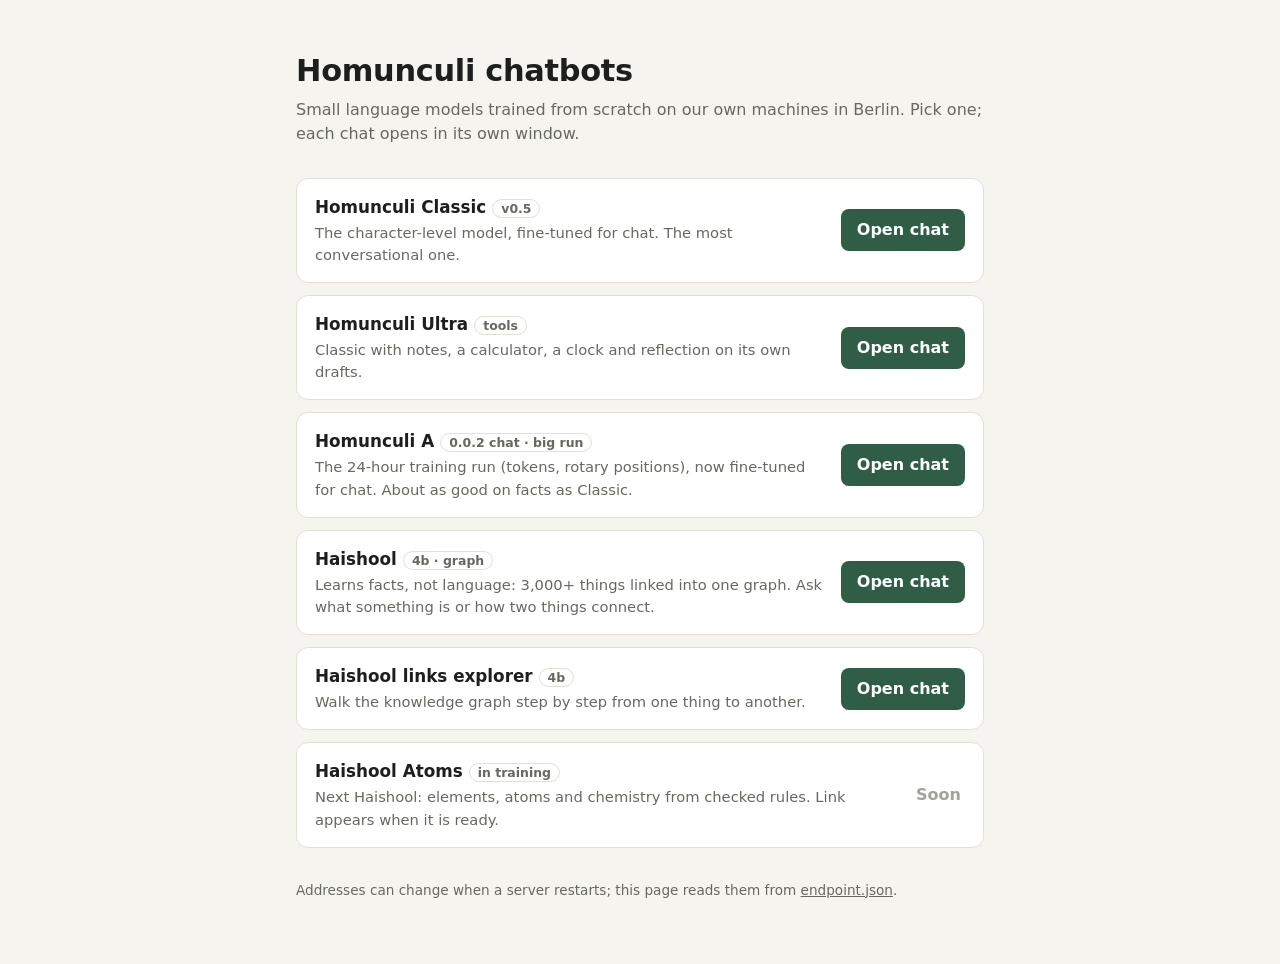
==== commit 022392ff: "Homunculi A is now the chat fine-tune of 0.0.2 Co-Authored-By: Claude Opus 5.5 <noreply@anthropic.co" ====
--- a/index.html
+++ b/index.html
@@ -69,8 +69,8 @@
   { id: "ultra", name: "Homunculi Ultra", tag: "tools",
     desc: "Classic with notes, a calculator, a clock and reflection on its own drafts.",
     url: "https://handling-tumor-internship-chrome.trycloudflare.com/ultra" },
-  { id: "a002", name: "Homunculi A", tag: "0.0.2 · big run",
-    desc: "The 24-hour training run (tokens, rotary positions). Not chat-trained: it continues the text you type.",
+  { id: "a002", name: "Homunculi A", tag: "0.0.2 chat · big run",
+    desc: "The 24-hour training run (tokens, rotary positions), now fine-tuned for chat. About as good on facts as Classic.",
     url: "https://handling-tumor-internship-chrome.trycloudflare.com/chat?model=new" },
   { id: "haishool", name: "Haishool", tag: "4b · graph",
     desc: "Learns facts, not language: 3,000+ things linked into one graph. Ask what something is or how two things connect.",
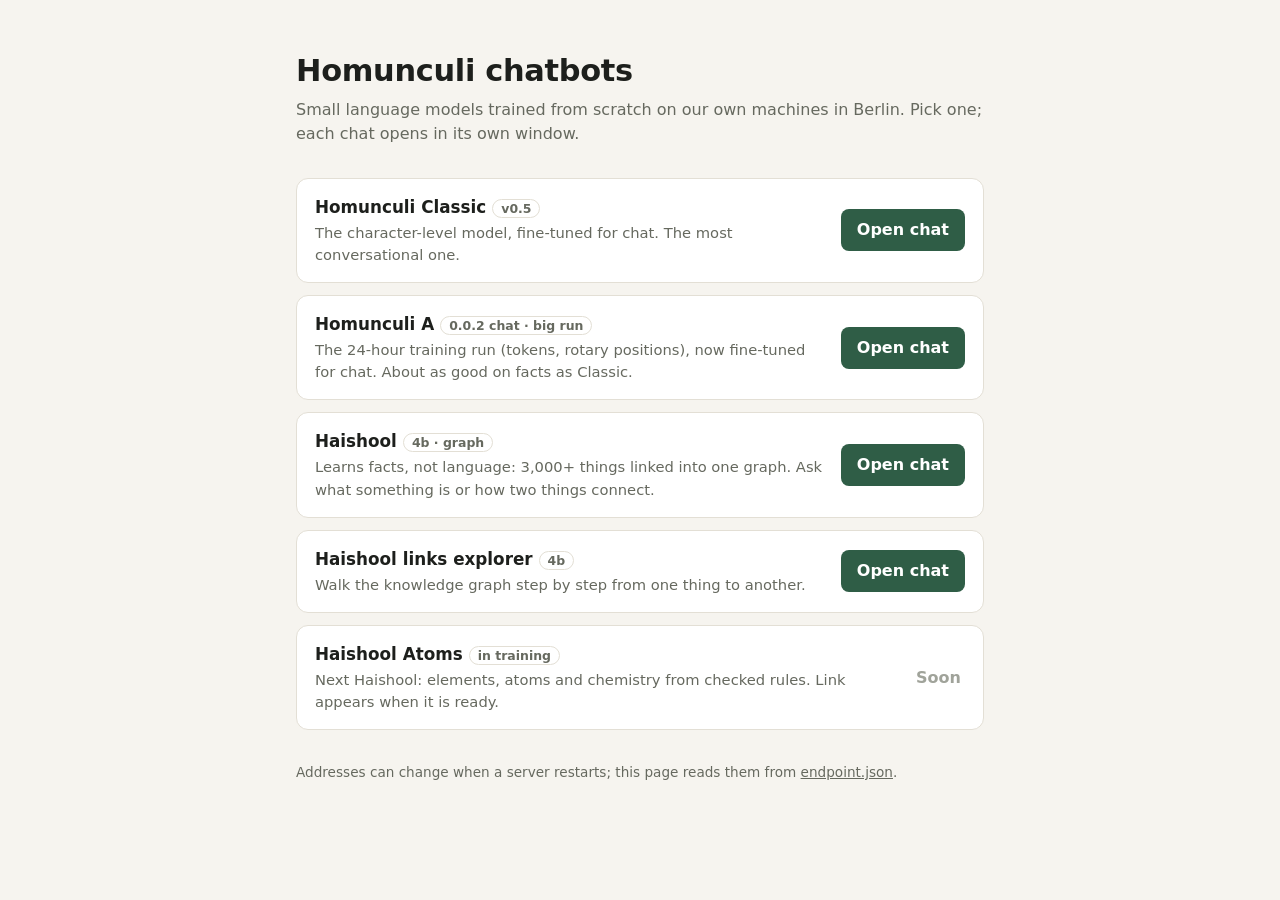
==== commit b3ea2c66: "Remove Ultra (taken out of service) Co-Authored-By: Claude Opus 5.5 <noreply@anthropic.com>" ====
--- a/index.html
+++ b/index.html
@@ -66,9 +66,6 @@
   { id: "classic", name: "Homunculi Classic", tag: "v0.5",
     desc: "The character-level model, fine-tuned for chat. The most conversational one.",
     url: "https://handling-tumor-internship-chrome.trycloudflare.com/chat?model=old" },
-  { id: "ultra", name: "Homunculi Ultra", tag: "tools",
-    desc: "Classic with notes, a calculator, a clock and reflection on its own drafts.",
-    url: "https://handling-tumor-internship-chrome.trycloudflare.com/ultra" },
   { id: "a002", name: "Homunculi A", tag: "0.0.2 chat · big run",
     desc: "The 24-hour training run (tokens, rotary positions), now fine-tuned for chat. About as good on facts as Classic.",
     url: "https://handling-tumor-internship-chrome.trycloudflare.com/chat?model=new" },
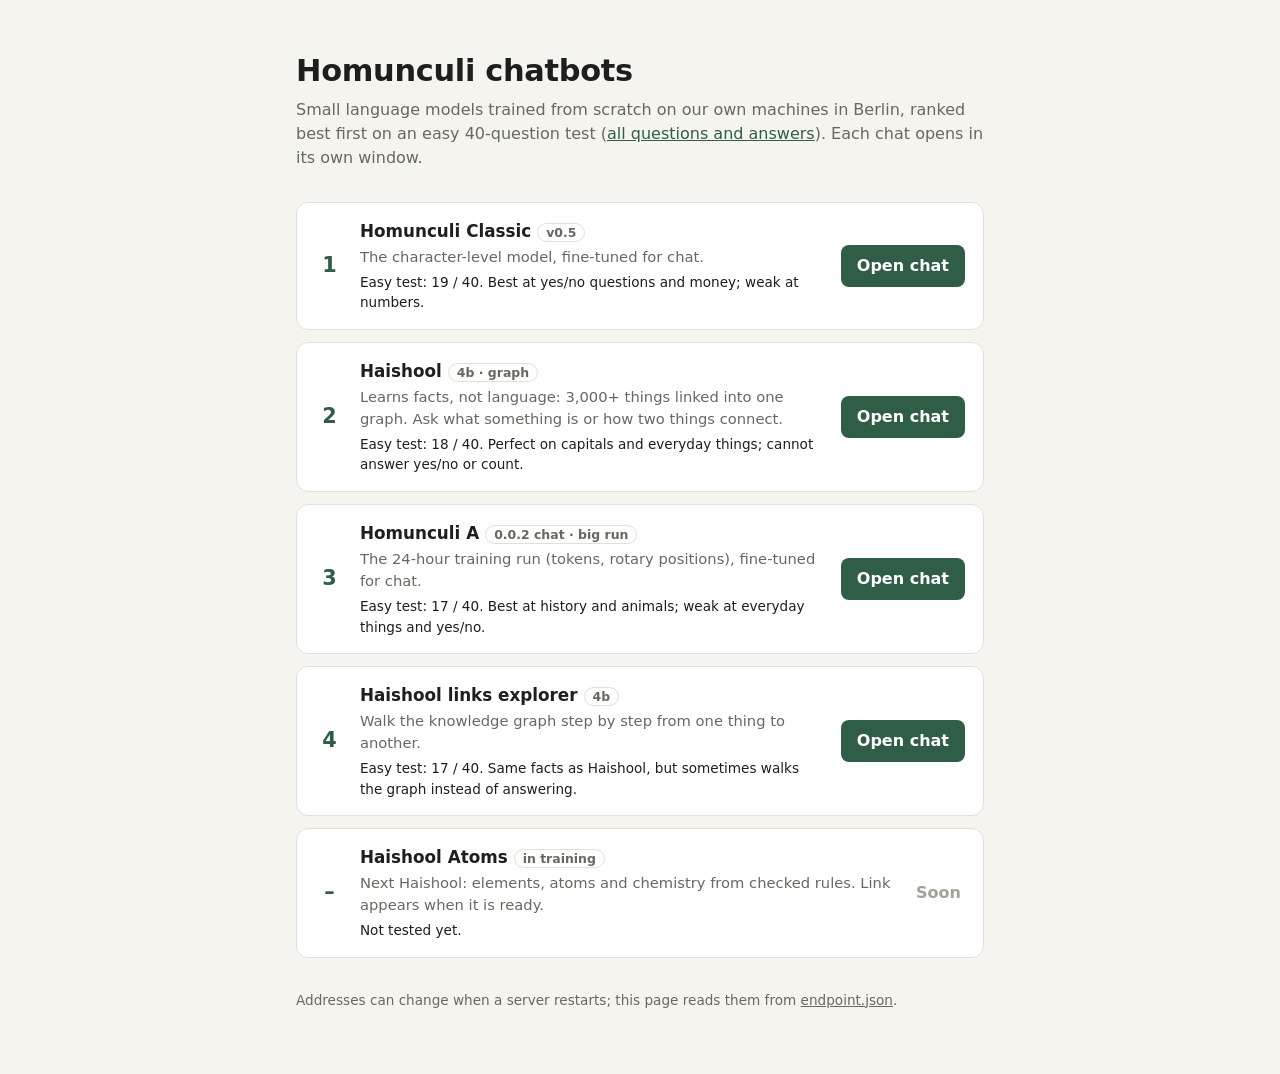
==== commit 65b69437: "Rank the chatbots on an easy 40-question test; benchmark page with every answer Classic 19, Haishool" ====
--- a/index.html
+++ b/index.html
@@ -37,6 +37,9 @@
   .name { font-weight: 600; font-size: 1.05rem; }
   .tag { font-size: 0.78rem; color: var(--muted); border: 1px solid var(--line);
          border-radius: 999px; padding: 1px 8px; margin-left: 6px; white-space: nowrap; }
+  .rank { flex: none; width: 2ch; font-weight: 700; font-size: 1.3rem; color: var(--accent); font-variant-numeric: tabular-nums; text-align: center; }
+  .score { font-size: 0.85rem; margin-top: 4px; }
+  .lead a { color: var(--accent); }
   .desc { color: var(--muted); font-size: 0.92rem; margin-top: 2px; }
   a.open {
     flex: none; background: var(--accent); color: var(--accent-ink); text-decoration: none;
@@ -50,32 +53,38 @@
   @media (max-width: 480px) {
     li { flex-direction: column; align-items: stretch; }
     a.open { text-align: center; }
+    .rank { text-align: left; }
   }
 </style>
 </head>
 <body>
 <main>
   <h1>Homunculi chatbots</h1>
-  <p class="lead">Small language models trained from scratch on our own machines in Berlin. Pick one; each chat opens in its own window.</p>
+  <p class="lead">Small language models trained from scratch on our own machines in Berlin, ranked best first on an easy 40-question test (<a href="benchmark.html">all questions and answers</a>). Each chat opens in its own window.</p>
   <ul id="bots"></ul>
   <footer>Addresses can change when a server restarts; this page reads them from <a href="endpoint.json">endpoint.json</a>.</footer>
 </main>
 <script>
 // Fallback list; endpoint.json "bots" replaces it when it loads.
 var BOTS = [
-  { id: "classic", name: "Homunculi Classic", tag: "v0.5",
-    desc: "The character-level model, fine-tuned for chat. The most conversational one.",
+  { id: "classic", rank: 1, name: "Homunculi Classic", tag: "v0.5",
+    score: "Easy test: 19 / 40. Best at yes/no questions and money; weak at numbers.",
+    desc: "The character-level model, fine-tuned for chat.",
     url: "https://handling-tumor-internship-chrome.trycloudflare.com/chat?model=old" },
-  { id: "a002", name: "Homunculi A", tag: "0.0.2 chat · big run",
-    desc: "The 24-hour training run (tokens, rotary positions), now fine-tuned for chat. About as good on facts as Classic.",
-    url: "https://handling-tumor-internship-chrome.trycloudflare.com/chat?model=new" },
-  { id: "haishool", name: "Haishool", tag: "4b · graph",
+  { id: "haishool", rank: 2, name: "Haishool", tag: "4b · graph",
+    score: "Easy test: 18 / 40. Perfect on capitals and everyday things; cannot answer yes/no or count.",
     desc: "Learns facts, not language: 3,000+ things linked into one graph. Ask what something is or how two things connect.",
     url: "https://enderpeer.github.io/haishool/chat.html" },
-  { id: "haishool-links", name: "Haishool links explorer", tag: "4b",
+  { id: "a002", rank: 3, name: "Homunculi A", tag: "0.0.2 chat · big run",
+    score: "Easy test: 17 / 40. Best at history and animals; weak at everyday things and yes/no.",
+    desc: "The 24-hour training run (tokens, rotary positions), fine-tuned for chat.",
+    url: "https://handling-tumor-internship-chrome.trycloudflare.com/chat?model=new" },
+  { id: "haishool-links", rank: 4, name: "Haishool links explorer", tag: "4b",
+    score: "Easy test: 17 / 40. Same facts as Haishool, but sometimes walks the graph instead of answering.",
     desc: "Walk the knowledge graph step by step from one thing to another.",
     url: "https://enderpeer.github.io/haishool/hops.html" },
   { id: "atoms", name: "Haishool Atoms", tag: "in training",
+    score: "Not tested yet.",
     desc: "Next Haishool: elements, atoms and chemistry from checked rules. Link appears when it is ready.",
     url: "" }
 ];
@@ -85,6 +94,10 @@
   list.textContent = "";
   bots.forEach(function (b) {
     var li = document.createElement("li");
+    var rank = document.createElement("div");
+    rank.className = "rank";
+    rank.textContent = b.rank ? String(b.rank) : "–";
+    li.appendChild(rank);
     var text = document.createElement("div");
     text.className = "text";
     var name = document.createElement("div");
@@ -101,6 +114,12 @@
     desc.textContent = b.desc || "";
     text.appendChild(name);
     text.appendChild(desc);
+    if (b.score) {
+      var score = document.createElement("div");
+      score.className = "score";
+      score.textContent = b.score;
+      text.appendChild(score);
+    }
     li.appendChild(text);
     var ok = typeof b.url === "string" && /^https?:\/\//.test(b.url);
     var btn = document.createElement(ok ? "a" : "span");
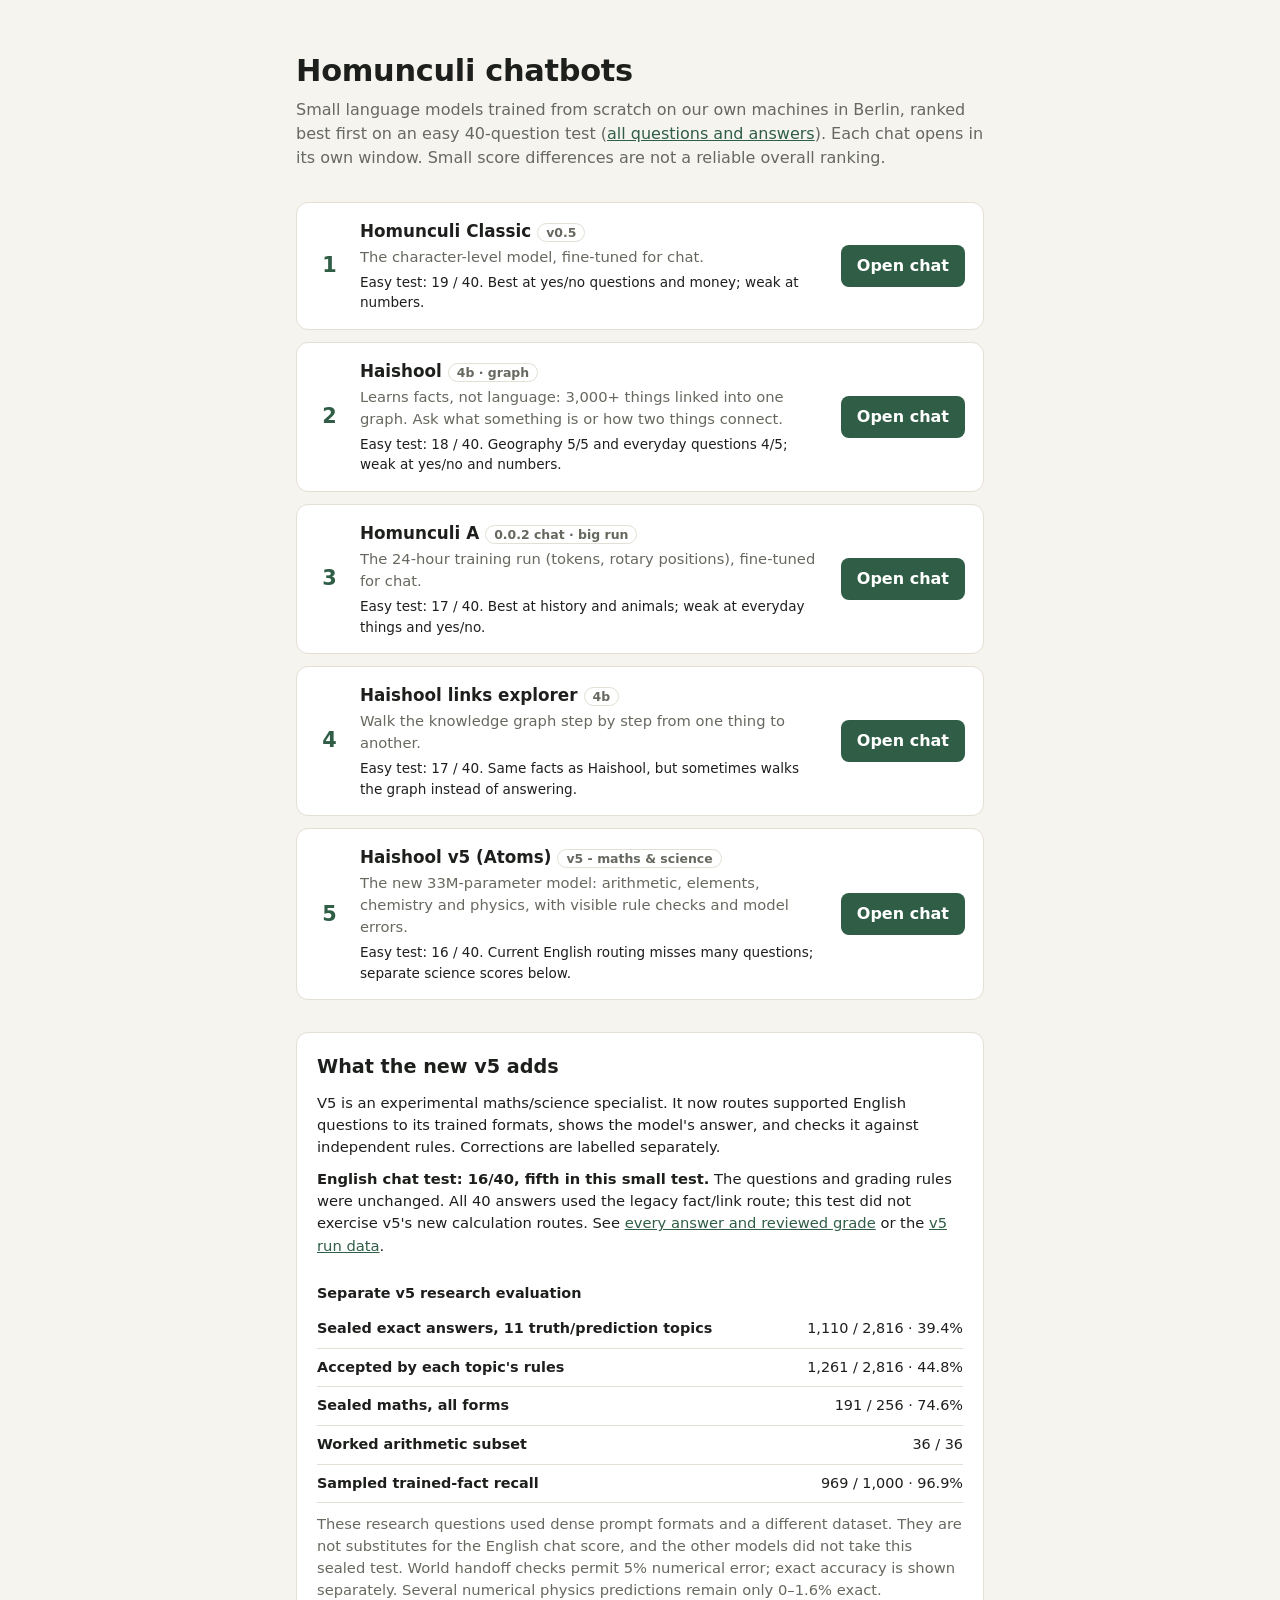
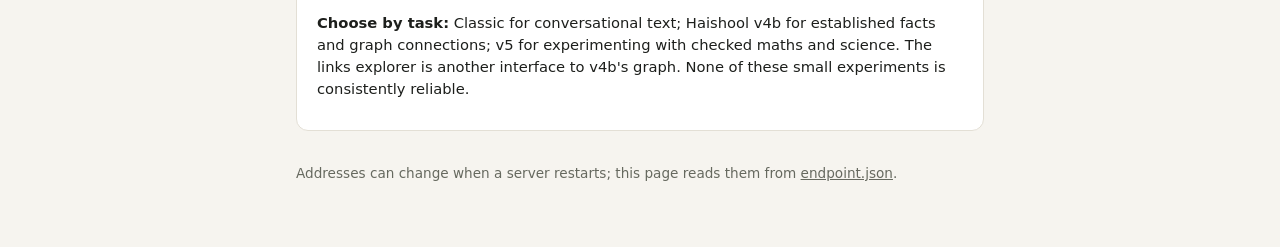
==== commit 6706f3d9: "Link Haishool v5 and publish its audited comparison results" ====
--- a/index.html
+++ b/index.html
@@ -40,6 +40,14 @@
   .rank { flex: none; width: 2ch; font-weight: 700; font-size: 1.3rem; color: var(--accent); font-variant-numeric: tabular-nums; text-align: center; }
   .score { font-size: 0.85rem; margin-top: 4px; }
   .lead a { color: var(--accent); }
+  .comparison { margin-top: 32px; padding: 20px; background: var(--card); border: 1px solid var(--line); border-radius: 12px; }
+  .comparison h2 { margin: 0 0 10px; font-size: 1.2rem; }
+  .comparison p { margin: 10px 0; font-size: .92rem; }
+  .comparison a { color: var(--accent); }
+  .measures { width: 100%; border-collapse: collapse; font-size: .9rem; font-variant-numeric: tabular-nums; }
+  .measures th, .measures td { padding: 8px 0; border-bottom: 1px solid var(--line); text-align: left; }
+  .measures td { text-align: right; white-space: nowrap; }
+  .note { color: var(--muted); }
   .desc { color: var(--muted); font-size: 0.92rem; margin-top: 2px; }
   a.open {
     flex: none; background: var(--accent); color: var(--accent-ink); text-decoration: none;
@@ -60,33 +68,75 @@
 <body>
 <main>
   <h1>Homunculi chatbots</h1>
-  <p class="lead">Small language models trained from scratch on our own machines in Berlin, ranked best first on an easy 40-question test (<a href="benchmark.html">all questions and answers</a>). Each chat opens in its own window.</p>
+  <p class="lead">Small language models trained from scratch on our own machines in Berlin, ranked best first on an easy 40-question test (<a href="benchmark.html">all questions and answers</a>). Each chat opens in its own window. Small score differences are not a reliable overall ranking.</p>
   <ul id="bots"></ul>
+  <section class="comparison" aria-labelledby="comparison-title">
+    <h2 id="comparison-title">What the new v5 adds</h2>
+    <p>V5 is an experimental maths/science specialist. It now routes supported English questions to its trained formats, shows the model's answer, and checks it against independent rules. Corrections are labelled separately.</p>
+    <p><strong>English chat test: 16/40, fifth in this small test.</strong> The questions and grading rules were unchanged. All 40 answers used the legacy fact/link route; this test did not exercise v5's new calculation routes. See <a href="benchmark.html">every answer and reviewed grade</a> or the <a href="benchmark-v5.json">v5 run data</a>.</p>
+    <table class="measures">
+      <caption style="text-align:left;margin:16px 0 6px;font-weight:600">Separate v5 research evaluation</caption>
+      <tbody>
+        <tr><th scope="row">Sealed exact answers, 11 truth/prediction topics</th><td>1,110 / 2,816 · 39.4%</td></tr>
+        <tr><th scope="row">Accepted by each topic's rules</th><td>1,261 / 2,816 · 44.8%</td></tr>
+        <tr><th scope="row">Sealed maths, all forms</th><td>191 / 256 · 74.6%</td></tr>
+        <tr><th scope="row">Worked arithmetic subset</th><td>36 / 36</td></tr>
+        <tr><th scope="row">Sampled trained-fact recall</th><td>969 / 1,000 · 96.9%</td></tr>
+      </tbody>
+    </table>
+    <p class="note">These research questions used dense prompt formats and a different dataset. They are not substitutes for the English chat score, and the other models did not take this sealed test. World handoff checks permit 5% numerical error; exact accuracy is shown separately. Several numerical physics predictions remain only 0–1.6% exact.</p>
+    <p><strong>Choose by task:</strong> Classic for conversational text; Haishool v4b for established facts and graph connections; v5 for experimenting with checked maths and science. The links explorer is another interface to v4b's graph. None of these small experiments is consistently reliable.</p>
+  </section>
   <footer>Addresses can change when a server restarts; this page reads them from <a href="endpoint.json">endpoint.json</a>.</footer>
 </main>
 <script>
 // Fallback list; endpoint.json "bots" replaces it when it loads.
 var BOTS = [
-  { id: "classic", rank: 1, name: "Homunculi Classic", tag: "v0.5",
-    score: "Easy test: 19 / 40. Best at yes/no questions and money; weak at numbers.",
-    desc: "The character-level model, fine-tuned for chat.",
-    url: "https://handling-tumor-internship-chrome.trycloudflare.com/chat?model=old" },
-  { id: "haishool", rank: 2, name: "Haishool", tag: "4b · graph",
-    score: "Easy test: 18 / 40. Perfect on capitals and everyday things; cannot answer yes/no or count.",
-    desc: "Learns facts, not language: 3,000+ things linked into one graph. Ask what something is or how two things connect.",
-    url: "https://enderpeer.github.io/haishool/chat.html" },
-  { id: "a002", rank: 3, name: "Homunculi A", tag: "0.0.2 chat · big run",
-    score: "Easy test: 17 / 40. Best at history and animals; weak at everyday things and yes/no.",
-    desc: "The 24-hour training run (tokens, rotary positions), fine-tuned for chat.",
-    url: "https://handling-tumor-internship-chrome.trycloudflare.com/chat?model=new" },
-  { id: "haishool-links", rank: 4, name: "Haishool links explorer", tag: "4b",
-    score: "Easy test: 17 / 40. Same facts as Haishool, but sometimes walks the graph instead of answering.",
-    desc: "Walk the knowledge graph step by step from one thing to another.",
-    url: "https://enderpeer.github.io/haishool/hops.html" },
-  { id: "atoms", name: "Haishool Atoms", tag: "in training",
-    score: "Not tested yet.",
-    desc: "Next Haishool: elements, atoms and chemistry from checked rules. Link appears when it is ready.",
-    url: "" }
+  {
+    "id": "classic",
+    "rank": 1,
+    "name": "Homunculi Classic",
+    "tag": "v0.5",
+    "score": "Easy test: 19 / 40. Best at yes/no questions and money; weak at numbers.",
+    "desc": "The character-level model, fine-tuned for chat.",
+    "url": "https://handling-tumor-internship-chrome.trycloudflare.com/chat?model=old"
+  },
+  {
+    "id": "haishool",
+    "rank": 2,
+    "name": "Haishool",
+    "tag": "4b \u00b7 graph",
+    "score": "Easy test: 18 / 40. Geography 5/5 and everyday questions 4/5; weak at yes/no and numbers.",
+    "desc": "Learns facts, not language: 3,000+ things linked into one graph. Ask what something is or how two things connect.",
+    "url": "https://enderpeer.github.io/haishool/chat.html"
+  },
+  {
+    "id": "a002",
+    "rank": 3,
+    "name": "Homunculi A",
+    "tag": "0.0.2 chat \u00b7 big run",
+    "score": "Easy test: 17 / 40. Best at history and animals; weak at everyday things and yes/no.",
+    "desc": "The 24-hour training run (tokens, rotary positions), fine-tuned for chat.",
+    "url": "https://handling-tumor-internship-chrome.trycloudflare.com/chat?model=new"
+  },
+  {
+    "id": "haishool-links",
+    "rank": 4,
+    "name": "Haishool links explorer",
+    "tag": "4b",
+    "score": "Easy test: 17 / 40. Same facts as Haishool, but sometimes walks the graph instead of answering.",
+    "desc": "Walk the knowledge graph step by step from one thing to another.",
+    "url": "https://enderpeer.github.io/haishool/hops.html"
+  },
+  {
+    "id": "atoms",
+    "name": "Haishool v5 (Atoms)",
+    "tag": "v5 - maths & science",
+    "score": "Easy test: 16 / 40. Current English routing misses many questions; separate science scores below.",
+    "desc": "The new 33M-parameter model: arithmetic, elements, chemistry and physics, with visible rule checks and model errors.",
+    "url": "https://crawford-earn-function-concern.trycloudflare.com/",
+    "rank": 5
+  }
 ];
 
 function render(bots) {
